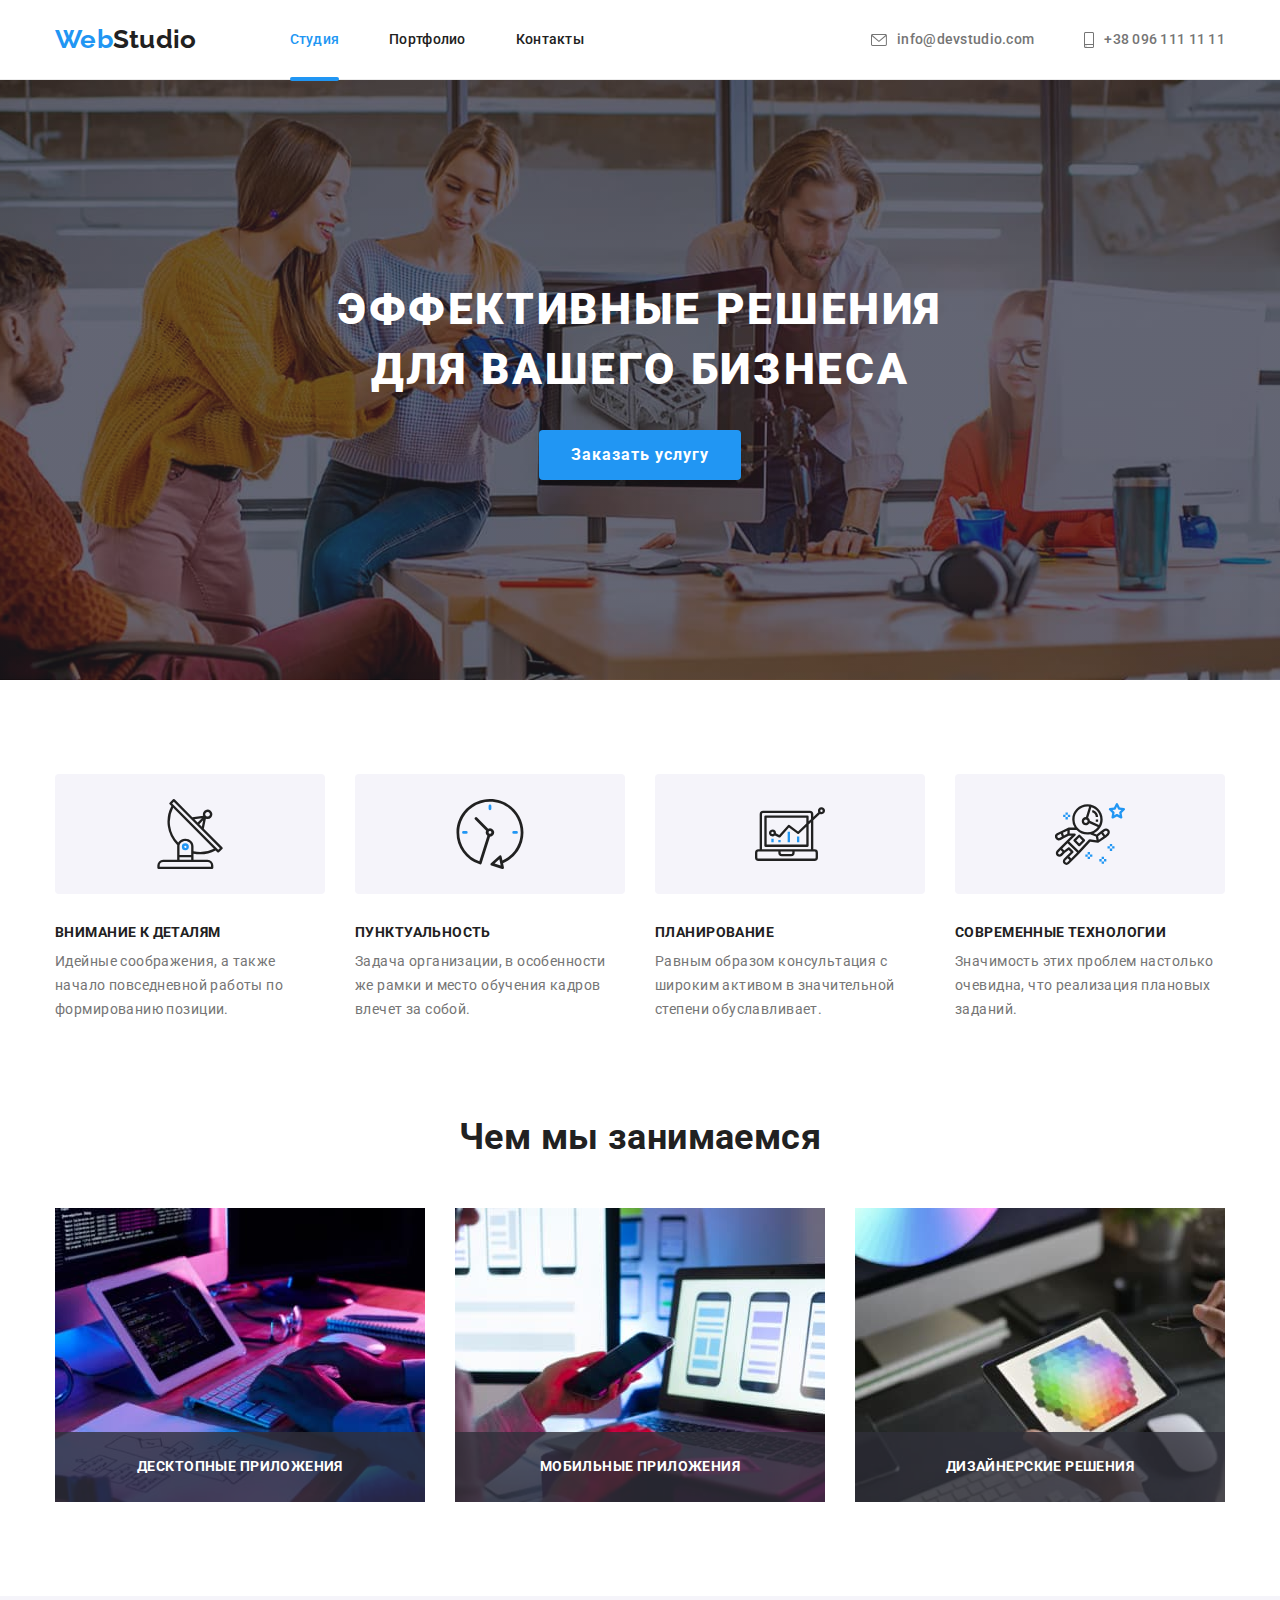
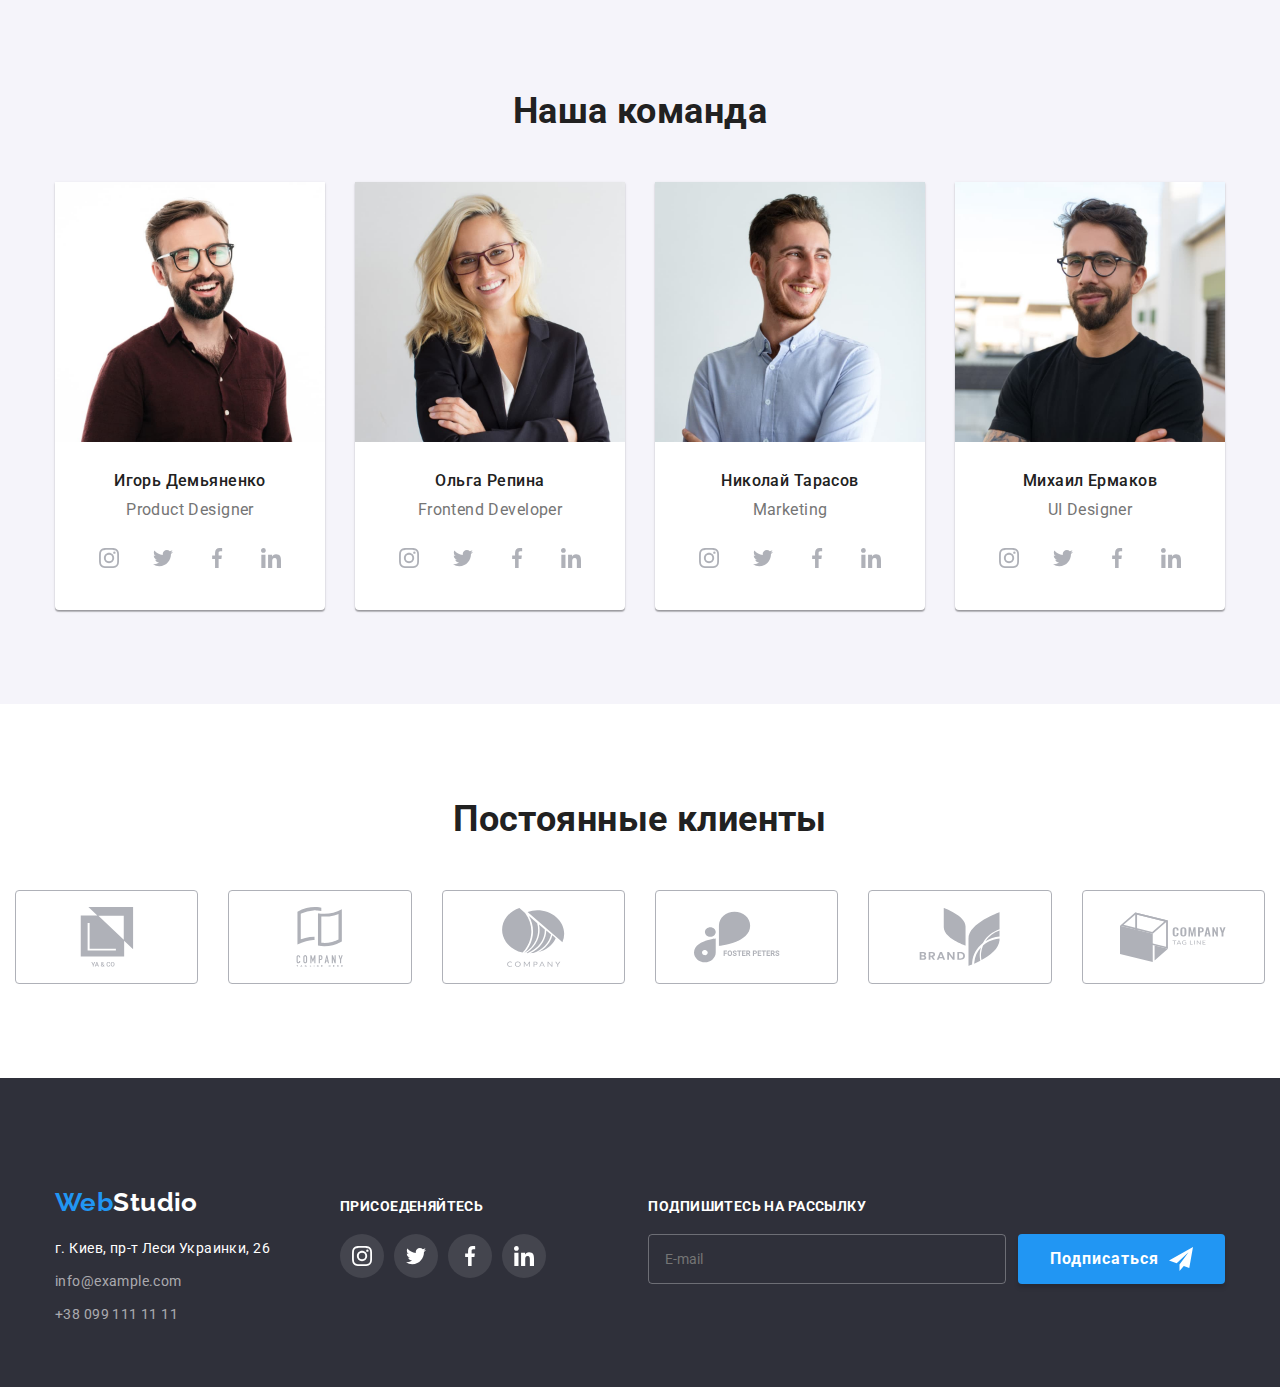
==== index.html @ d2343c0c "Update index.html" ====
<!DOCTYPE html>
<html lang="ru">

<head>
  <meta charset="UTF-8" />
  <meta http-equiv="X-UA-Compatible" content="IE=edge" />
  <meta name="viewport" content="width=device-width, initial-scale=1.0" />
  <title>WebStudio</title>
  <link rel="preconnect" href="https://fonts.googleapis.com" />
  <link rel="preconnect" href="https://fonts.gstatic.com" crossorigin />
  <link href="https://fonts.googleapis.com/css2?family=Raleway:wght@700&family=Roboto:wght@400;500;700;900&display=swap"
    rel="stylesheet" />
  <link rel="stylesheet" href="./css/main.min.css">
</head>

<body>
  <!-- Header -->
  <header class="header">
    <div class="container header__container">
      <a href="./index.html" class="logo header__logo">Web<span class="logo__text--dark">Studio</span></a>
      <nav class="nav">
        <ul class="nav__list list">
          <li class="nav__item">
            <a href="./index.html" class="nav__link link nav__link--selected">Студия</a>
          </li>
          <li class="nav__item">
            <a href="./portfolio.html" class="nav__link link">Портфолио</a>
          </li>
          <li class="nav__item">
            <a href="" class="nav__link link">Контакты</a>
          </li>
        </ul>
      </nav>
<ul class="contact list">
  <li class="contact__item">
    <a href="mailto:info@devstudio.com" class="contact__link link">
      <svg class="contact__icon" width="16" height="12">
        <use href="./images/icons.svg#icon-mail"></use>
      </svg>
      info@devstudio.com
    </a>
  </li>
  <li class="contact__item">
    <a href="tel:+380961111111" class="contact__link link"><svg class="contact__icon" width="10" height="16">
        <use href="./images/icons.svg#icon-smartphone"></use>
      </svg>
      +38 096 111 11 11
    </a>
  </li>
</ul>
                    <button type="button" class="header__menu-btn">
                      <svg class="mob-menu__icon-open" width="40" height="40">
                        <use href="./images/icons.svg#icon-mob-menu"></use>
                      </svg></button>
    </div>


                    <div class="mob-menu visually-hidden">
                      <div class="mob-menu__container"> 
                        <div class="mob-menu__box-top">
                                              <button type="button" class="mob-menu__close"><svg class="mob-menu__icon-close" width="40" height="40">
                            <use href="./images/icons.svg#icon-mob-menu-close"></use>
                          </svg></button>
                            <ul class="mob-menu__list list">
                              <li class="mob-menu__item">
                                <a href="./index.html" class="mob-menu__link link mob-menu__link--selected">Студия</a>
                              </li>
                              <li class="mob-menu__item">
                                <a href="./portfolio.html" class="mob-menu__link link">Портфолио</a>
                              </li>
                              <li class="mob-menu__item">
                                <a href="" class="mob-menu__link link">Контакты</a>
                              </li>
                            </ul>
                          </div>
                          <div class="mob-menu__box-bottom">
                            <ul class="mob-menu__contact list">
                              <li class="mob-menu__contact-item">
                                <a href="tel:+380961111111" class="mob-contact__tel-link link">
                                    +38 096 111 11 11
                                </a>
                              </li>
                              <li class="mob-menu__contact-item">
                                <a href="mailto:info@devstudio.com" class="mob-contact__email-link link">
                                  info@devstudio.com
                                </a>
                              </li>
                            </ul>
                              <ul class="mob-menu__soc-list list">
                                <li class="mob-menu__soc-item"> <a href="" class="mob-menu__soc-link link">Instagram</a></li>
                                <li class="mob-menu__soc-item"> <a href="" class="mob-menu__soc-link mob-soc-link link">Twitter</a></li>
                                <li class="mob-menu__soc-item"> <a href="" class="mob-menu__soc-link mob-soc-link link">Facebook</a></li>
                                <li class="mob-menu__soc-item"> <a href="" class="mob-menu__soc-link mob-soc-link link">LinkedIn</a></li>
                              </ul>
                            </div>
                      </div>
    </div>
  </header>

    <!-- Main -->
    <main>
      <!-- Hero section -->
      <section class="hero">
        <div class="container">
          <h1 class="hero__title">
            Эффективные решения для
            вашего бизнеса
          </h1>
          <button type="button" class="main-button button" data-modal-open>Заказать услугу</button>
        </div>

      </section>
      <!-- Privelegy section  -->

      <section class="privelegy section">
        <div class="container">
          <h2 class="visually-hidden">Привелегии</h2>
          <ul class="privelegy__list list card-set">
            <li class="privelegy__item card-item">
              <div class="privelegy__icon">
                <svg class="antenna" width="70" height="70">
                  <use href="./images/icons.svg#icon-antenna"></use>
                </svg>
              </div>
              <h3 class="privelegy__subtitle">Внимание к деталям</h3>
              <p class="privelegy__text">
                Идейные соображения, а также начало повседневной работы по
                формированию позиции.
              </p>
            </li>
            <li class="privelegy__item card-item">
              <div class="privelegy__icon">
                <svg class="clock" width="70" height="70">
                  <use href="./images/icons.svg#icon-clock"></use>
                </svg>
              </div>
              <h3 class="privelegy__subtitle">Пунктуальность</h3>
              <p class="privelegy__text">
                Задача организации, в особенности же рамки и место обучения
                кадров влечет за собой.
              </p>
            </li>
            <li class="privelegy__item card-item">
              <div class="privelegy__icon">
                <svg class="diagram" width="70" height="70">
                  <use href="./images/icons.svg#icon-diagram"></use>
                </svg>
              </div>
              <h3 class="privelegy__subtitle">Планирование</h3>
              <p class="privelegy__text">
                Равным образом консультация с широким активом в значительной
                степени обуславливает.
              </p>
            </li>
            <li class="privelegy__item card-item">
              <div class="privelegy__icon">
                <svg class="astronaut" width="70" height="70">
                  <use href="./images/icons.svg#icon-astronaut"></use>
                </svg>
              </div>
              <h3 class="privelegy__subtitle">Современные технологии</h3>
              <p class="privelegy__text">
                Значимость этих проблем настолько очевидна, что реализация
                плановых заданий.
              </p>
            </li>
          </ul>
        </div>
      </section>
      <!-- Occupation section-->

      <section class="occupation section">
        <div class="container">
          <h2 class="section-title occupation__title">Чем мы занимаемся</h2>
          <ul class="occupation__list list card-set">
            <li class="occupation__item card-item">
              <img
                src="./images/box1.jpg"
                alt="работа за клавиатурой"
                width="370"
                height="294"
                class="occupation__img"
              />
              <p class="occupation__img-text">Десктопные приложения</p>
            </li>
            <li class="occupation__item card-item">
              <img
                src="./images/box2.jpg"
                alt="смотрит в телефон"
                width="370"
                height="294"
                class="occupation__img"
              /><p class="occupation__img-text">Мобильные приложения</p>
            </li>
            <li class="occupation__item card-item">
              <img
                src="./images/box3.jpg"
                alt="рисует на планшете"
                width="370"
                height="294"
                class="occupation__img"
              /><p class="occupation__img-text">Дизайнерские решения</p>
            </li>
          </ul>
        </div>
      </section>
      <!-- Team section-->

       <section class="team section">
        <div class="container">
          <h2 class="section-title team__title">Наша команда</h2>
          <ul class="team__list list card-set">
            <li class="team-card team__item card-item">
              <picture>
                <source srcset="../images/Team-card-1.jpg"
                media="(min-width:1200px)">
                <source srcset="../images/Team-card-1-tab.jpg 1x,
                ./images/Team-card-1-tab-2x.jpg 2x"
                media="(min-width: 768px)">
                <source srcset="../images/Team-card-1-mob.jpg 1x,
                ./images/Team-card-1-mob-2x.jpg 2x"
                media="(max-width:480px)">
                <img
                src="./images/Team-card-1.jpg"
                alt="Дизайнер продукта"
                width="270"
                height="260"
                class="team__img"
              />
              </picture>

              <div class="team-card__content">
                <h3 class="team-card__subtitle">Игорь Демьяненко</h3>
                <p class="team-card__text">Product Designer</p> 
                <ul class="social list">
                <li class="social__item">
                  <a class="social__link link" href="" target="_blank" rel="noreferrer noopener">
                    <svg class="instagram" width="20" height="20">
                      <use href="./images/icons.svg#icon-instagram"></use></svg
                  ></a>
                </li>
                <li class="social__item">
                  <a class="social__link link" href="" target="_blank" rel="noreferrer noopener">
                    <svg class="twitter" width="20" height="20">
                      <use href="./images/icons.svg#icon-twitter"></use></svg
                  ></a>
                </li>
                <li class="social__item">
                  <a class="social__link link" href="" target="_blank" rel="noreferrer noopener">
                    <svg class="facebook" width="20" height="20">
                      <use href="./images/icons.svg#icon-facebook"></use></svg
                  ></a>
                </li>
                <li class="social__item">
                  <a class="social__link link" href="" target="_blank" rel="noreferrer noopener">
                    <svg class="linkedin" width="20" height="20">
                      <use href="./images/icons.svg#icon-linkedin"></use></svg
                  ></a>
                </li>
              </ul>
              </div>
             
            </li>
            <li class="team-card team__item card-item">
                <picture>
                <source srcset="./images/Team-card-2.jpg"
                media="(min-width:1200px)">
                <source srcset="./images/Team-card-2-tab.jpg 1x,
                ./images/Team-card-2-tab-2x.jpg 2x"
                media="(min-width: 768px)">
                <source srcset="./images/Team-card-2-mob.jpg 1x,
                ./images/Team-card-2-mob-2x.jpg 2x"
                media="(max-width:480px)">
                <img
                src="./images/Team-card-2.jpg"
                alt="Фронтенд разработчик"
                width="270"
                height="260"
                class="team__img"
              />
              </picture>

              <div class="team-card__content">
                <h3 class="team-card__subtitle">Ольга Репина</h3>
                <p class="team-card__text">Frontend Developer</p>
                <ul class="social list">
                <li class="social__item">
                  <a class="social__link link" href="" target="_blank" rel="noreferrer noopener">
                    <svg class="instagram" width="20" height="20">
                      <use href="./images/icons.svg#icon-instagram"></use></svg
                  ></a>
                </li>
                <li class="social__item">
                  <a class="social__link link" href="" target="_blank" rel="noreferrer noopener">
                    <svg class="twitter" width="20" height="20">
                      <use href="./images/icons.svg#icon-twitter"></use></svg
                  ></a>
                </li>
                <li class="social__item">
                  <a class="social__link link" href="" target="_blank" rel="noreferrer noopener">
                    <svg class="facebook" width="20" height="20">
                      <use href="./images/icons.svg#icon-facebook"></use></svg
                  ></a>
                </li>
                <li class="social__item">
                  <a class="social__link link" href="" target="_blank" rel="noreferrer noopener">
                    <svg class="linkedin" width="20" height="20">
                      <use href="./images/icons.svg#icon-linkedin"></use></svg
                  ></a>
                </li>
              </ul>
              </div>
              
            </li>
            <li class="team-card team__item card-item">
                <picture>
                <source srcset="./images/Team-card-3.jpg"
                media="(min-width:1200px)">
                <source srcset="./images/Team-card-3-tab.jpg 1x,
                ./images/Team-card-3-tab-2x.jpg 2x"
                media="(min-width: 768px)">
                <source srcset="./images/Team-card-3-mob.jpg 1x,
                ./images/Team-card-3-mob-2x.jpg 2x"
                media="(max-width:480px)">
              <img
                src="./images/Team-card-3.jpg"
                alt="Маркетолог"
                width="270"
                height="260"
                class="team__img"
              />
              </picture>

              <div class="team-card__content">
                <h3 class="team-card__subtitle">Николай Тарасов</h3>
                <p class="team-card__text">Marketing</p>
                <ul class="social list">
                <li class="social__item">
                  <a class="social__link link" href="" target="_blank" rel="noreferrer noopener">
                    <svg class="instagram" width="20" height="20">
                      <use href="./images/icons.svg#icon-instagram"></use></svg
                  ></a>
                </li>
                <li class="social__item">
                  <a class="social__link link" href="" target="_blank" rel="noreferrer noopener">
                    <svg class="twitter" width="20" height="20">
                      <use href="./images/icons.svg#icon-twitter"></use></svg
                  ></a>
                </li>
                <li class="social__item">
                  <a class="social__link link" href="" target="_blank" rel="noreferrer noopener">
                    <svg class="facebook" width="20" height="20">
                      <use href="./images/icons.svg#icon-facebook"></use></svg
                  ></a>
                </li>
                <li class="social__item">
                  <a class="social__link link" href="" target="_blank" rel="noreferrer noopener">
                    <svg class="linkedin" width="20" height="20">
                      <use href="./images/icons.svg#icon-linkedin"></use></svg
                  ></a>
                </li>
              </ul>
              </div>

            </li>
            <li class="team-card team__item card-item">
                <picture>
                <source srcset="./images/Team-card-4.jpg"
                media="(min-width:1200px)">
                <source srcset="./images/Team-card-4-tab.jpg 1x,
                ./images/Team-card-4-tab-2x.jpg 2x"
                media="(min-width: 768px)">
                <source srcset="./images/Team-card-4-mob.jpg 1x,
                ./images/Team-card-4-mob-2x.jpg 2x"
                media="(max-width:480px)">
                <img
                src="./images/Team-card-4.jpg"
                alt="ЮИ дизайнер"
                width="270"
                height="260"
                class="team__img"
              />
              </picture>
             
              <div class="team-card__content">
                <h3 class="team-card__subtitle">Михаил Ермаков</h3>
                <p class="team-card__text">UI Designer</p>
                <ul class="social list">
                <li class="social__item">
                  <a class="social__link link" href="" target="_blank" rel="noreferrer noopener">
                    <svg class="instagram" width="20" height="20">
                      <use href="./images/icons.svg#icon-instagram"></use></svg
                  ></a>
                </li>
                <li class="social__item">
                  <a class="social__link link" href="" target="_blank" rel="noreferrer noopener">
                    <svg class="twitter" width="20" height="20">
                      <use href="./images/icons.svg#icon-twitter"></use></svg
                  ></a>
                </li>
                <li class="social__item">
                  <a class="social__link link" href="" target="_blank" rel="noreferrer noopener">
                    <svg class="facebook" width="20" height="20">
                      <use href="./images/icons.svg#icon-facebook"></use></svg
                  ></a>
                </li>
                <li class="social__item">
                  <a class="social__link link" href="" target="_blank" rel="noreferrer noopener">
                    <svg class="linkedin" width="20" height="20">
                      <use href="./images/icons.svg#icon-linkedin"></use></svg
                  ></a>
                </li>
              </ul>
              </div>

            </li>
          </ul>
        </div>
      </section>
      <!-- Clients section  -->

      <section class="clients section">
        <div class="container">
          <h2 class="clients__title section-title">Постоянные клиенты</h2>
          <ul class="clients__list list card-set">
            <li class="clients__item card-item">
              <a class="clients__link link" href="" target="_blank" rel="noreferrer noopener">
                <svg class="client-1" width="106" height="60">
                  <use href="./images/icons.svg#icon-client-1"></use></svg
              ></a>
            </li>
            <li class="clients__item card-item">
              <a class="clients__link link" href="" target="_blank" rel="noreferrer noopener">
                <svg class="client-2" width="106" height="60">
                  <use href="./images/icons.svg#icon-client-2"></use></svg
              ></a>
            </li>
            <li class="clients__item card-item">
              <a class="clients__link link" href="" target="_blank" rel="noreferrer noopener">
                <svg class="client-3" width="106" height="60">
                  <use href="./images/icons.svg#icon-client-3"></use></svg
              ></a>
            </li>
            <li class="clients__item card-item">
              <a class="clients__link link" href="" target="_blank" rel="noreferrer noopener">
                <svg class="client-4" width="106" height="60">
                  <use href="./images/icons.svg#icon-client-4"></use></svg
              ></a>
            </li>
            <li class="clients__item card-item">
              <a class="clients__link link" href="" target="_blank" rel="noreferrer noopener">
                <svg class="client-5" width="106" height="60">
                  <use href="./images/icons.svg#icon-client-5"></use></svg
              ></a>
            </li>
            <li class="clients__item card-item">
              <a class="clients__link link" href="" target="_blank" rel="noreferrer noopener">
                <svg class="client-6" width="106" height="60">
                  <use href="./images/icons.svg#icon-client-6"></use></svg
              ></a>
            </li>
          </ul>
        </div>
      </section>
    </main>
    <!-- Footer -->

    <footer class="footer">
      <div class="container footer__container">
        <div class="footer__item">
        <a href="./index.html" class="logo footer__logo"
          >Web<span class="logo__text logo__text--bright">Studio</span></a
        >
        <address class="adress">
          <ul class="adress__list list">
            <li class="adress__item">
              <a
                href="https://goo.gl/maps/aiTGivNMwJ3PyjdGA"
                target="_blank"
                rel="noreferrer noopener"
                class="adress__coordinate adress__coordinate--bright link"
                >г. Киев, пр-т Леси Украинки, 26</a
              >
            </li>
            <li class="adress__item">
              <a href="mailto:info@example.com " class="adress__contact link"
                >info@example.com</a
              >
            </li>
            <li class="adress__item">
              <a href="tel:+380991111111" class="adress__contact link"
                >+38 099 111 11 11</a
              >
            </li>
          </ul>
        </address></div>          
        <div class="footer__item">
            <h2 class="footer__subtitle">присоеденяйтесь</h2>
                <ul class="social list">
                              <li class="social__item">
                                <a class="social__link link" href="" target="_blank" rel="noreferrer noopener">
                                  <svg class="instagram" width="20" height="20">
                                    <use href="./images/icons.svg#icon-instagram"></use>
                                  </svg></a>
                              </li>
                              <li class="social__item">
                                <a class="social__link link" href="" target="_blank" rel="noreferrer noopener">
                                  <svg class="twitter" width="20" height="20">
                                    <use href="./images/icons.svg#icon-twitter"></use>
                                  </svg></a>
                              </li>
                              <li class="social__item">
                                <a class="social__link link" href="" target="_blank" rel="noreferrer noopener">
                                  <svg class="facebook" width="20" height="20">
                                    <use href="./images/icons.svg#icon-facebook"></use>
                                  </svg></a>
                              </li>
                              <li class="social__item">
                                <a class="social__link link" href="" target="_blank" rel="noreferrer noopener">
                                  <svg class="linkedin" width="20" height="20">
                                    <use href="./images/icons.svg#icon-linkedin"></use>
                                  </svg></a>
                              </li>
                </ul>

          </div>
          <div class="footer__item">
            <b class="footer__subtitle">Подпишитесь на рассылку</b>
<form  class="mailing" name="mailing-form">
  <input class="mailing__input" type="email" name="mailing-email" placeholder="E-mail" autocomplete="off">
  <button class="main-button button" type="submit">Подписаться
  <svg class="mailing__icon send" width="24" height="24">
  <use href="./images/icons.svg#icon-send"></use>
  </svg></button>
</form>
</div>
      </div>
    </footer>
    <!-- Modal-window -->

      <div class="backdrop is-hidden" data-modal>
          <div class="modal">
            <button type="button" class="close-btn" data-modal-close>
              <svg class="close close-btn__icon" width="14" height="14">
                <use href="./images/icons.svg#icon-close"></use>
              </svg>
            </button>
            <b class="modal__title">Оставьте свои данные, мы вам перезвоним</b>
            
              <form class="callback">
                <div class="callback-inputs">
                <label class="callback__label">
                  <span class="callback__title"> Имя</span>
                  <span class="callback-field">
                  <input type="text" class="callback-field__input" name="callback-name" placeholder=" "
                      required>
                    <svg class="callback-person callback-field__icon" width="18" height="18">
                      <use href="./images/icons.svg#callback-person"></use>
                    </svg>
                 </span>
                </label>
                <label class="callback__label">
                  <span class="callback__title">Телефон</span>
                  <span class="callback-field">
                  <input type="tel" class="callback-field__input" name="callback-tel" placeholder=" "
                      required>
                    <svg class="callback-phone callback-field__icon" width="18" height="18">
                      <use href="./images/icons.svg#callback-phone"></use>
                    </svg>
                  </span>
                </label>
                <label class="callback__label">
                  <span class="callback__title">Почта</span>
                  <span class="callback-field">
                  <input type="email" class="callback-field__input" name="callback-email" placeholder=" "
                      required>
                    <svg class="callback-email callback-field__icon" width="18" height="18">
                      <use href="./images/icons.svg#callback-email"></use>
                    </svg>
                </span>
                </label>
                <label class="callback__label">
                  <span class="callback__title">Комментарий</span>
                  <textarea name="callback-comment" class="callback-inputs__comment" placeholder="Введите текст"></textarea>
                </label>
            </div>
            <div class="callback-checkbox">
              <label class="callback__label callback-checkbox__label">
                <input type="checkbox" name="callback-checkbox" class="callback-checkbox__input visually-hidden">
                <span class="callback-checkbox__icon-box"><svg class="callback-checkbox__icon" width="12" height="12">
                  <use href="./images/icons.svg#icon-check"></use>
                </svg></span>
                Соглашаюсь с рассылкой и принимаю <a href="" class="callback-checkbox__link">Условия договора</a>
              </label>
            </div>
            <button type="submit" class="main-button button"><span class="callback__button-text">Отправить</span></button>
            </form>
          </div>
      </div>
    <!-- Modal window sctript -->
    
    <script src="./js/modal.js"></script>
    <script src="./js/menu.js"></script>
  </body>
</html>
---- css/main.min.css ----
/*! modern-normalize v1.1.0 | MIT License | https://github.com/sindresorhus/modern-normalize */*,::before,::after{box-sizing:border-box}html{line-height:1.15;-webkit-text-size-adjust:100%;-moz-tab-size:4;tab-size:4}body{margin:0;font-family:system-ui,-apple-system,"Segoe UI",Roboto,Helvetica,Arial,sans-serif,"Apple Color Emoji","Segoe UI Emoji"}hr{height:0;color:inherit}abbr[title]{text-decoration:underline dotted}b,strong{font-weight:bolder}code,kbd,samp,pre{font-family:ui-monospace,SFMono-Regular,Consolas,"Liberation Mono",Menlo,monospace;font-size:1em}small{font-size:80%}sub,sup{font-size:75%;line-height:0;position:relative;vertical-align:baseline}sub{bottom:-0.25em}sup{top:-0.5em}table{text-indent:0;border-color:inherit}button,input,optgroup,select,textarea{font-family:inherit;font-size:100%;line-height:1.15;margin:0}button,select{text-transform:none}button,[type=button],[type=reset],[type=submit]{-webkit-appearance:button}::-moz-focus-inner{border-style:none;padding:0}:-moz-focusring{outline:1px dotted ButtonText}:-moz-ui-invalid{box-shadow:none}legend{padding:0}progress{vertical-align:baseline}::-webkit-inner-spin-button,::-webkit-outer-spin-button{height:auto}[type=search]{-webkit-appearance:textfield;outline-offset:-2px}::-webkit-search-decoration{-webkit-appearance:none}::-webkit-file-upload-button{-webkit-appearance:button;font:inherit}summary{display:list-item}:root{--main-text-color: #757575;--logo-accent-color: #2196f3;--accent-color: #2196f3;--dark-bcg-color: #2f303a;--white-bcg-color: #ffffff;--white-text-color: #ffffff;--grey-bcg-color: #e5e5e5;--hero-btn-active-color: #188ce8;--filtr-btn-bcg-color: #f5f4fa;--team-bcg-color: #f5f4fa;--lite-grey-color: #f5f4fa;--dark-text-color: #212121;--footer-contact-color: rgba(255, 255, 255, 0.6);--card-gap: 30px;--card-item: 3;--card-shadow: 0px 1px 3px rgba(0, 0, 0, 0.12), 0px 1px 1px rgba(0, 0, 0, 0.14), 0px 2px 1px rgba(0, 0, 0, 0.2);--icon-main-color: #AFB1B8}p,h1,h2,h3,h4,h5,h6{margin:0}ul,ol{margin:0;padding-left:0}img{display:block;max-width:100%;height:auto}.visually-hidden{position:absolute;white-space:nowrap;width:1px;height:1px;overflow:hidden;border:0;padding:0;clip:rect(0 0 0 0);clip-path:inset(50%);margin:-1px}.container{width:1200px;padding-left:15px;padding-right:15px;margin-left:auto;margin-right:auto}body{font-family:"Roboto",sans-serif;color:var(--main-text-color);letter-spacing:.03em;font-size:14px;line-height:1.71}.link{text-decoration:none;color:inherit}.list{list-style:none}.card-item{margin-left:var(--card-gap);margin-top:var(--card-gap);flex-basis:calc(100%/var(--card-item) - var(--card-gap))}.card-set{display:flex;flex-wrap:wrap;margin-left:calc(-1*var(--card-gap));margin-top:calc(-1*var(--card-gap))}.logo__text--dark{color:var(--dark-text-color)}.logo{color:var(--logo-accent-color);font-family:"Raleway",sans-serif;font-size:26px;font-weight:700;line-height:1.17;letter-spacing:none;text-decoration:none}.header{position:relative;border-bottom:1px solid #ececec;font-size:none;font-weight:500;line-height:1.17;letter-spacing:.02em;display:flex;height:60px}@media screen and (min-width: 768px){.header{height:80px}}.header__container{display:flex;align-items:center;width:100%;margin-left:auto;margin-right:auto}@media screen and (min-width: 480px){.header__container{width:480px}}@media screen and (min-width: 768px){.header__container{width:768px}}@media screen and (min-width: 1200px){.header__container{width:1200px}}.header__logo{padding-top:24px;padding-bottom:25px;margin-right:93px}.header__menu-btn{margin-left:auto;padding:0;transition-property:fill;transition-delay:250ms;transition-timing-function:cubic-bezier(0.4, 0, 0.2, 1);cursor:pointer;border:none;border-style:none;background-color:rgba(0,0,0,0)}.header__menu-btn:focus,.header__menu-btn:hover{fill:var(--accent-color)}@media screen and (min-width: 768px){.header__menu-btn{display:none}}.contact{display:none;margin-left:auto}@media screen and (min-width: 768px){.contact{display:flex;flex-direction:column}}@media screen and (min-width: 1200px){.contact{flex-direction:row}}.contact__link{display:flex;align-items:center;padding-top:32px;padding-bottom:32px;transition-property:color;transition-duration:250ms;transition-timing-function:cubic-bezier(0.4, 0, 0.2, 1)}@media screen and (min-width: 768px){.contact__link{padding:0}}.contact__item:not(:last-child){margin-right:50px}@media screen and (min-width: 768px)and (max-width: 1200px){.contact__item:not(:last-child){margin-right:0;margin-bottom:10px}}.contact__icon{fill:currentColor;margin-right:10px}.contact__link:hover,.contact__link:focus{color:var(--accent-color)}.nav{display:none}@media screen and (min-width: 768px){.nav{display:flex}}.nav__list{display:flex;margin-left:auto;color:#212121}.nav__item{position:relative}.nav__item:not(:last-child){margin-right:50px}.nav__link{display:flex;align-items:center;padding-top:32px;padding-bottom:32px;transition-property:color;transition-duration:250ms;transition-timing-function:cubic-bezier(0.4, 0, 0.2, 1)}.nav__link--selected{color:#2196f3}.nav__link--selected::after{position:absolute;transform:translateY(calc(-100% + 1px));top:100%;content:"";background-color:var(--accent-color);border-radius:2px;width:100%;min-height:4px}.nav__link:hover,.nav__link:focus{color:var(--accent-color)}.mob-menu{position:fixed;top:0;left:0;width:100vw;height:100vh;z-index:1;background-color:var(--white-bcg-color)}@media screen and (min-width: 768px){.mob-menu{display:none}}.mob-menu__close{display:block;margin-left:auto;margin-right:15px;padding:0;cursor:pointer;border:none;border-style:none;background-color:rgba(0,0,0,0);transition-property:fill;transition-delay:250ms;transition-timing-function:cubic-bezier(0.4, 0, 0.2, 1)}.mob-menu__close:hover,.mob-menu__close:focus{fill:var(--accent-color)}.mob-menu__container{display:flex;flex-direction:column;justify-content:space-between;height:100vh;max-width:480px;margin-left:auto;margin-right:auto;padding-top:10px;padding-bottom:48px;padding-left:40px}.mob-menu__item:not(:last-child){margin-bottom:32px}.mob-menu__link{color:var(--dark-text-color);font-size:40px}.mob-menu__link--selected{color:var(--accent-color)}.mob-menu__soc-list{display:flex;flex-wrap:wrap}.mob-menu__soc-list>li:not(:last-child){margin-right:20px}.mob-menu__contact-item:not(:last-child){margin-bottom:32px}.mob-menu__contact{margin-bottom:64px}.mob-contact__tel-link{font-weight:500;font-size:34px;line-height:1.1764705882;letter-spacing:.02em;color:var(--accent-color)}.mob-contact__email-link{font-weight:500;font-size:24px;line-height:1.1666666667;letter-spacing:.02em}.mob-menu__soc-item{position:relative}.mob-menu__soc-link{font-weight:500;font-size:18px;line-height:1.2222222222;letter-spacing:.02em;color:var(--accent-color)}.mob-soc-link::before{content:"";position:absolute;top:0;left:-10px;height:22px;width:1px;background-color:rgba(33,33,33,.2)}.hero{background-color:var(--dark-bcg-color);padding-top:118px;padding-bottom:118px;background-image:linear-gradient(rgba(47, 48, 58, 0.4), rgba(47, 48, 58, 0.4)),url(../images/hero-bcg-mob.jpg);background-repeat:no-repeat;background-position:center;min-height:400px;background-size:cover;margin-left:auto;margin-right:auto}@media(min-device-pixel-ratio: 2),(min-resolution: 192dpi),(min-resolution: 2dppx){.hero{background-image:linear-gradient(rgba(47, 48, 58, 0.4), rgba(47, 48, 58, 0.4)),url(../images/hero-bcg-mob-2x.jpg)}}@media screen and (min-width: 768px){.hero{background-image:linear-gradient(rgba(47, 48, 58, 0.4), rgba(47, 48, 58, 0.4)),url(../images/hero-bcg-tab.jpg)}}@media screen and (min-width: 768px)and (min-device-pixel-ratio: 2),screen and (min-width: 768px)and (min-resolution: 192dpi),screen and (min-width: 768px)and (min-resolution: 2dppx){.hero{background-image:linear-gradient(rgba(47, 48, 58, 0.4), rgba(47, 48, 58, 0.4)),url(../images/hero-bcg-tab-2x.jpg)}}@media screen and (min-width: 1200px){.hero{background-image:linear-gradient(rgba(47, 48, 58, 0.4), rgba(47, 48, 58, 0.4)),url(../images/hero-bcg.jpg);padding-top:200px;padding-bottom:200px}}@media screen and (min-width: 1200px)and (min-device-pixel-ratio: 2),screen and (min-width: 1200px)and (min-resolution: 192dpi),screen and (min-width: 1200px)and (min-resolution: 2dppx){.hero{background-image:linear-gradient(rgba(47, 48, 58, 0.4), rgba(47, 48, 58, 0.4)),url(../images/hero-bcg-2x.jpg)}}.hero .container{width:100%;padding:0}.hero__title{color:var(--white-text-color);font-size:26px;font-weight:900;line-height:1.61;letter-spacing:.06em;max-width:360px;margin-left:auto;margin-right:auto;text-align:center;text-transform:uppercase;margin-bottom:30px}@media screen and (min-width: 1200px){.hero__title{font-size:44px;font-weight:900;line-height:1.36;letter-spacing:.06em;max-width:696px}}.button{font-family:inherit;cursor:pointer;border-radius:4px;font-style:inherit}.main-button{display:flex;margin-left:auto;margin-right:auto;padding:10px 32px;justify-content:center;align-items:center;min-width:200px;color:var(--white-text-color);background-color:var(--accent-color);border:0;text-align:center;font-size:16px;font-weight:700;line-height:1.87;letter-spacing:.06em;box-shadow:0px 4px 4px rgba(0,0,0,.15);transition-property:background-color;transition-delay:250ms;transition-timing-function:cubic-bezier(0.4, 0, 0.2, 1)}.main-button:hover,.main-button:focus{background-color:var(--hero-btn-active-color)}.backdrop.is-hidden{opacity:0;pointer-events:none}.close-btn{position:fixed;top:8px;right:8px;display:flex;justify-content:center;align-items:center;background-color:var(--white-bcg-color);border:1px solid rgba(0,0,0,.1);border-radius:50%;padding:0;height:30px;width:30px;cursor:pointer;transition-property:fill;transition-duration:250ms;transition-timing-function:cubic-bezier(0.4, 0, 0.2, 1)}.close-btn:hover,.close-btn:focus{fill:var(--accent-color)}.backdrop{position:fixed;top:0;left:0;opacity:1;transition:opacity 250ms cubic-bezier(0.4, 0, 0.2, 1);width:100%;height:100%;background-color:rgba(0,0,0,.2)}.modal{position:absolute;top:50%;left:50%;width:450px;height:609px;box-shadow:0px 1px 3px rgba(0,0,0,.12),0px 1px 1px rgba(0,0,0,.14),0px 2px 1px rgba(0,0,0,.2);border-radius:4px;background-color:var(--white-bcg-color);padding:40px;transform:translate(-50%, -50%) scale3d(1, 1, 1);transition:transform 250ms cubic-bezier(0.4, 0, 0.2, 1)}@media screen and (min-width: 768px){.modal{width:528px;height:581px}}@media screen and (max-width: 480px){.modal{width:calc(100% - 30px)}}.backdrop.is-hidden .modal{transform:translate(-50%, -50%) scale3d(0, 0, 0)}.modal__title{display:flex;margin-bottom:12px;text-align:center;font-size:20px;font-weight:none;line-height:1.15;letter-spacing:none;color:var(--dark-text-color)}.callback-field__input{border:1px solid rgba(33,33,33,.2);border-radius:4px;width:100%;height:40px;padding-left:42px;transition-property:border-color;transition-delay:250ms;transition-timing-function:cubic-bezier(0.4, 0, 0.2, 1)}.callback-field__input:hover,.callback-field__input:focus,.callback-field__input:not(:placeholder-shown){border:1px solid #2196f3;border-radius:4px}.callback-field__input:focus-within{outline:none}.callback__title{display:flex;font-size:12px;font-weight:none;line-height:1.16;letter-spacing:.01em;margin-bottom:4px}.callback-inputs__comment{display:block;width:100%;height:120px;resize:none;border:1px solid rgba(33,33,33,.2);border-radius:4px;padding:12px 16px;transition-property:border-color;transition-delay:250ms;transition-timing-function:cubic-bezier(0.4, 0, 0.2, 1)}.callback-inputs__comment:hover,.callback-inputs__comment:focus,.callback-inputs__comment:not(:placeholder-shown){border:1px solid #2196f3;border-radius:4px}.callback-inputs__comment:focus-within{outline:none}.callback-inputs{margin-bottom:20px}.callback-checkbox{margin-bottom:30px}.callback__label{display:block}.callback__label:not(:last-child){margin-bottom:10px}.callback__label textarea::placeholder{color:rgba(117,117,117,.5)}.callback-field__icon{position:absolute;top:50%;left:12px;transform:translateY(-50%);transition-property:fill;transition-delay:250ms;transition-timing-function:cubic-bezier(0.4, 0, 0.2, 1)}.callback-field__input:hover~.callback-field__icon,.callback-field__input:focus~.callback-field__icon{fill:var(--accent-color)}.callback-field{position:relative}.callback-checkbox__label{display:flex;align-items:center;justify-content:center;cursor:pointer}@media screen and (max-width: 1200px){.callback-checkbox__label{font-size:12px;font-weight:400;line-height:1.16}}.callback-checkbox__icon-box{display:flex;justify-content:center;align-items:center;width:16px;height:15px;border:2px solid var(--dark-text-color);margin-right:8.38px;border-radius:3px;fill:rgba(0,0,0,0)}.callback-checkbox__link{color:var(--accent-color);margin-left:4px;text-underline-position:under}.callback-checkbox__input{transition-property:border-color;transition-delay:250ms;transition-timing-function:cubic-bezier(0.4, 0, 0.2, 1)}.callback-checkbox__input:checked+span{background-color:var(--accent-color);fill:var(--white-bcg-color);border:none}.callback-checkbox__input:focus+span,.callback-checkbox__input:hover+span{border-color:var(--accent-color)}.privelegy__list{--card-item: 1}@media screen and (min-width: 768px){.privelegy__list{max-width:768px;--card-item:2}}@media screen and (min-width: 1200px){.privelegy__list{max-width:1200px;--card-item: 4}}.privelegy__subtitle{margin-bottom:10px;font-size:14px;font-weight:none;line-height:1.17;letter-spacing:none;color:var(--dark-text-color);text-transform:uppercase}.privelegy__icon{display:flex;height:120px;background-color:var(--lite-grey-color);margin-bottom:30px;justify-content:center;align-items:center;border-radius:4px}@media screen and (min-width: 1200px){.privelegy.section{padding-top:94px;padding-bottom:94px}}.privelegy>.container{width:100%}@media screen and (min-width: 480px){.privelegy>.container{width:480px}}@media screen and (min-width: 768px){.privelegy>.container{width:768px}}@media screen and (min-width: 1200px){.privelegy>.container{width:1200px}}.section{padding-top:60px;padding-bottom:60px}@media screen and (min-width: 1200px){.section{padding-top:94px;padding-bottom:94px}}.section-title{font-size:36px;font-weight:none;line-height:1.17;letter-spacing:none;color:var(--dark-text-color);text-align:center;margin-bottom:50px}.occupation{display:none;padding-top:0}@media screen and (min-width: 1200px){.occupation{display:block}}.occupation__item{position:relative}.occupation__img-text{position:absolute;top:100%;transform:translateY(-100%);display:flex;justify-content:center;align-items:center;font-size:none;font-weight:700;line-height:1.14;letter-spacing:none;text-transform:uppercase;color:var(--white-text-color);background-color:rgba(47,48,58,.8);width:100%;height:70px}.team{background-color:var(--team-bcg-color)}@media screen and (min-width: 1200px){.team{padding-bottom:94px}}.team-card__subtitle{margin-bottom:10px;font-weight:500;color:var(--dark-text-color)}.team-card__text,.team-card__subtitle{font-size:16px;font-weight:none;line-height:1.18;letter-spacing:none;text-align:center}.team-card__text{margin-bottom:16px}.team__list{--card-item: 1}@media screen and (min-width: 768px){.team__list{--card-item: 2}}@media screen and (min-width: 1200px){.team__list{--card-item:4}}.team>.container{width:100%}@media screen and (min-width: 480px){.team>.container{width:480px}}@media screen and (min-width: 768px){.team>.container{width:768px}}@media screen and (min-width: 1200px){.team>.container{width:1200px}}.team__img{width:100%}.team-card{background-color:var(--white-bcg-color);box-shadow:var(--card-shadow);border-radius:0px 0px 4px 4px}.team-card__content{padding:30px}.social{display:flex;justify-content:center}.social__item{width:44px;height:44px}.social__item:not(:last-child){margin-right:10px}.social__link{display:flex;justify-content:center;align-items:center;width:100%;height:100%;border-radius:50%;fill:var(--icon-main-color);background-color:rgba(255,255,255,.1);transition-property:background-color,fill;transition-duration:250ms;transition-timing-function:cubic-bezier(0.4, 0, 0.2, 1)}.social__link:focus,.social__link:hover{background-color:var(--accent-color);fill:var(--white-bcg-color)}.clients>.container{width:100%}.clients__list{--card-item: 2}@media screen and (min-width: 768px){.clients__list{--card-item: 3}}@media screen and (min-width: 1200px){.clients__list{--card-item: 6}}.clients__title{margin-bottom:30px}@media screen and (min-width: 1200px){.clients__title{margin-bottom:50px}}.clients__link{padding-top:16px;padding-bottom:16px;display:flex;width:100%;height:100%;fill:var(--icon-main-color);justify-content:center;align-items:center;border:1px solid;border-color:var(--icon-main-color);border-radius:4px;transition-property:border-color,fill;transition-duration:250ms;transition-timing-function:cubic-bezier(0.4, 0, 0.2, 1)}.clients__link:focus,.clients__link:hover{fill:var(--accent-color);border-color:var(--accent-color)}.footer{width:100%;padding-top:60px;padding-bottom:60px;background-color:var(--dark-bcg-color)}.logo__text--bright{color:var(--white-bcg-color)}.footer__logo{display:block;margin-bottom:20px}@media screen and (max-width: 767px){.footer__item:not(:last-child){margin-bottom:60px}}@media screen and (mai-width: 767px){.footer__item:not(:last-child){margin-bottom:60px}}@media screen and (min-width: 1200px){.footer__item:not(:last-child){margin-right:70px}}@media screen and (min-width: 768px){.footer__item:last-child{margin-top:60px}}@media screen and (min-width: 1200px){.footer__item:last-child{margin-left:auto}}.footer__item{display:flex;flex-direction:column;align-items:center}@media screen and (min-width: 768px){.footer__item{justify-content:flex-start}}@media screen and (min-width: 1200px){.footer__item{align-items:normal}}.footer__subtitle{display:block;margin-bottom:20px;text-transform:uppercase;font-size:14px;font-weight:none;line-height:1.17;letter-spacing:none;font-size:14px;line-height:1.17;color:var(--white-text-color)}.footer__container{width:100%}@media screen and (min-width: 480px){.footer__container{width:480px}}@media screen and (min-width: 768px){.footer__container{display:flex;flex-wrap:wrap;justify-content:space-evenly;width:768px}}@media screen and (min-width: 1200px){.footer__container{display:flex;flex-direction:row;align-items:baseline;width:1200px}}.footer .social__link{fill:var(--white-text-color)}.adress{font-style:normal}.adress__list{display:flex;flex-direction:column;align-items:center}@media screen and (min-width: 1200px){.adress__list{align-items:normal}}.adress__contact{color:var(--footer-contact-color);transition-property:color;transition-duration:250ms;transition-timing-function:cubic-bezier(0.4, 0, 0.2, 1)}.adress__contact:focus,.adress__contact:hover{color:var(--accent-color)}.adress__item:not(:last-child){margin-bottom:9px}.adress__coordinate--bright{color:var(--white-text-color);transition-property:color;transition-duration:250ms;transition-timing-function:cubic-bezier(0.4, 0, 0.2, 1)}.adress__coordinate:hover,.adress__coordinate:focus{color:var(--accent-color)}@media screen and (min-width: 1200px){.mailing{display:flex}}.mailing__icon{margin-left:10px}.mailing__input{margin-bottom:20px;height:50px;width:358px;background-color:rgba(0,0,0,0);border:1px solid rgba(255,255,255,.3);border-radius:4px;padding-left:16px;color:var(--white-text-color);outline:none}@media screen and (min-width: 1200px){.mailing__input{margin-right:12px;margin-bottom:0}}.filtr-button{padding:6px 22px;background-color:var(--filtr-btn-bcg-color);border:none;color:var(--dark-text-color);font-size:16px;font-weight:500;line-height:1.62;letter-spacing:none;text-align:center;transition-property:color,background-color,box-shadow;transition-duration:250ms;transition-timing-function:cubic-bezier(0.4, 0, 0.2, 1)}.filtr-button:focus,.filtr-button:hover{background-color:var(--accent-color);color:var(--white-text-color);box-shadow:0px 3px 1px rgba(0,0,0,.1),0px 1px 2px rgba(0,0,0,.08),0px 2px 2px rgba(0,0,0,.12)}.filtr{display:flex;margin-bottom:50px}@media screen and (max-width: 768px){.filtr{flex-wrap:wrap}}@media screen and (min-width: 768px){.filtr{justify-content:center}}@media screen and (min-width: 1200px){.filtr{justify-content:center}}.filtr__item:not(:last-child){margin-right:8px}.filtr-list{width:100%}.filtr__item{margin-bottom:15px}.products .container{width:100%;padding-left:15px;padding-right:15px}@media screen and (min-width: 480px){.products .container{width:480px}}@media screen and (min-width: 768px){.products .container{width:768px}}@media screen and (min-width: 1200px){.products .container{width:1200px}}.projects-card{background-color:var(--white-bcg-color)}.projects-card__overlay-text{display:flex;font-size:18px;font-weight:none;line-height:1.55;letter-spacing:none;color:var(--white-text-color);padding:63px 24px}.projects-card__thumb{position:relative;overflow:hidden}.projects-card__overlay{position:absolute;width:100%;height:100%;background-color:rgba(33,150,243,.9);transition:transform 250ms cubic-bezier(0.4, 0, 0.2, 1)}.projects-card__link:hover .projects-card__overlay,.projects-card__link:focus .projects-card__overlay{transform:translateY(-100%)}.projects-card__link{display:flex;flex-direction:column;transition-property:color,background-color,box-shadow,fill;transition-duration:250ms;transition-timing-function:cubic-bezier(0.4, 0, 0.2, 1)}.projects-card__link:focus,.projects-card__link:hover{box-shadow:0px 1px 1px rgba(0,0,0,.12),0px 4px 4px rgba(0,0,0,.06),1px 4px 6px rgba(0,0,0,.16)}.projects-card__subtitle{font-size:18px;font-weight:none;line-height:2;letter-spacing:.06em;color:var(--dark-text-color);margin-bottom:4px}.projects-card__text{font-size:16px;font-weight:none;line-height:1.88;letter-spacing:none}.projects-card__content{border:1px solid #eee;padding:20px 24px}.projects{--card-item:1}@media screen and (min-width: 768px){.projects{--card-item:2}}@media screen and (min-width: 1200px){.projects{--card-item:3}}/*# sourceMappingURL=main.min.css.map */
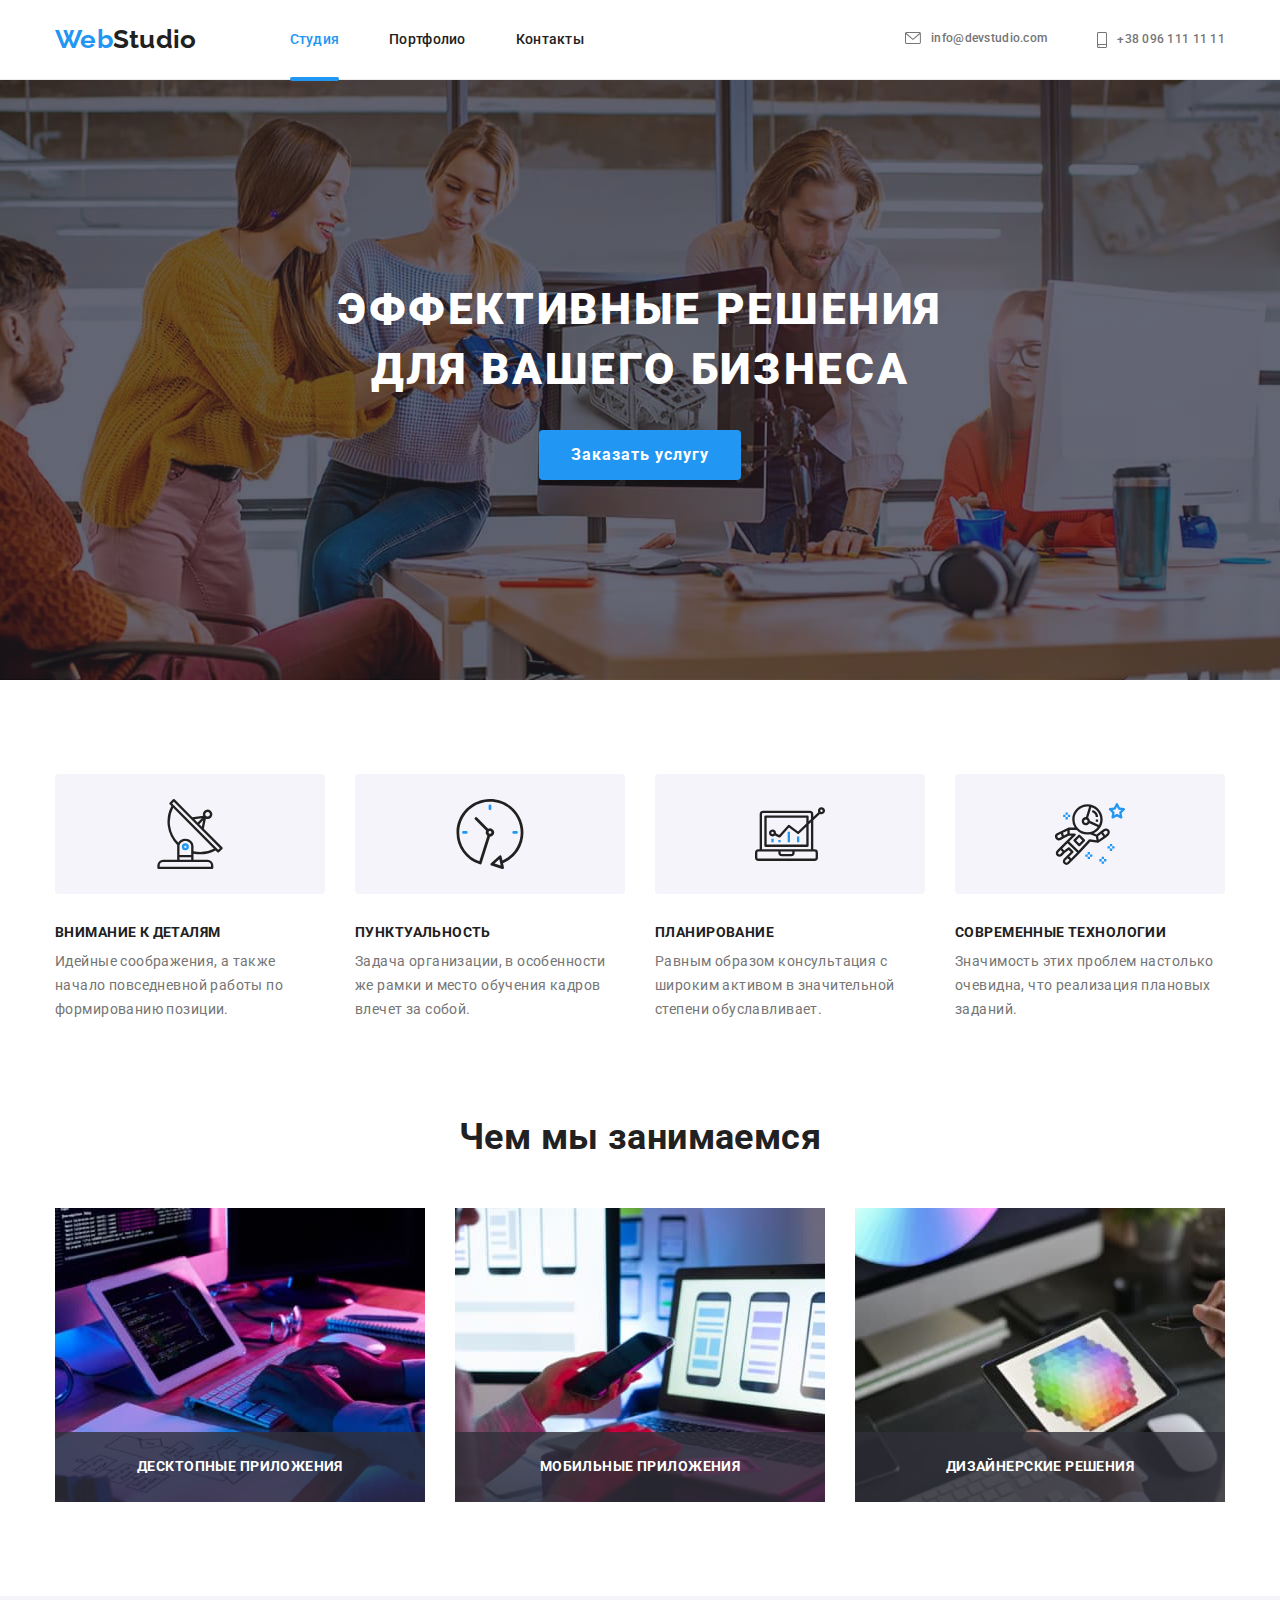
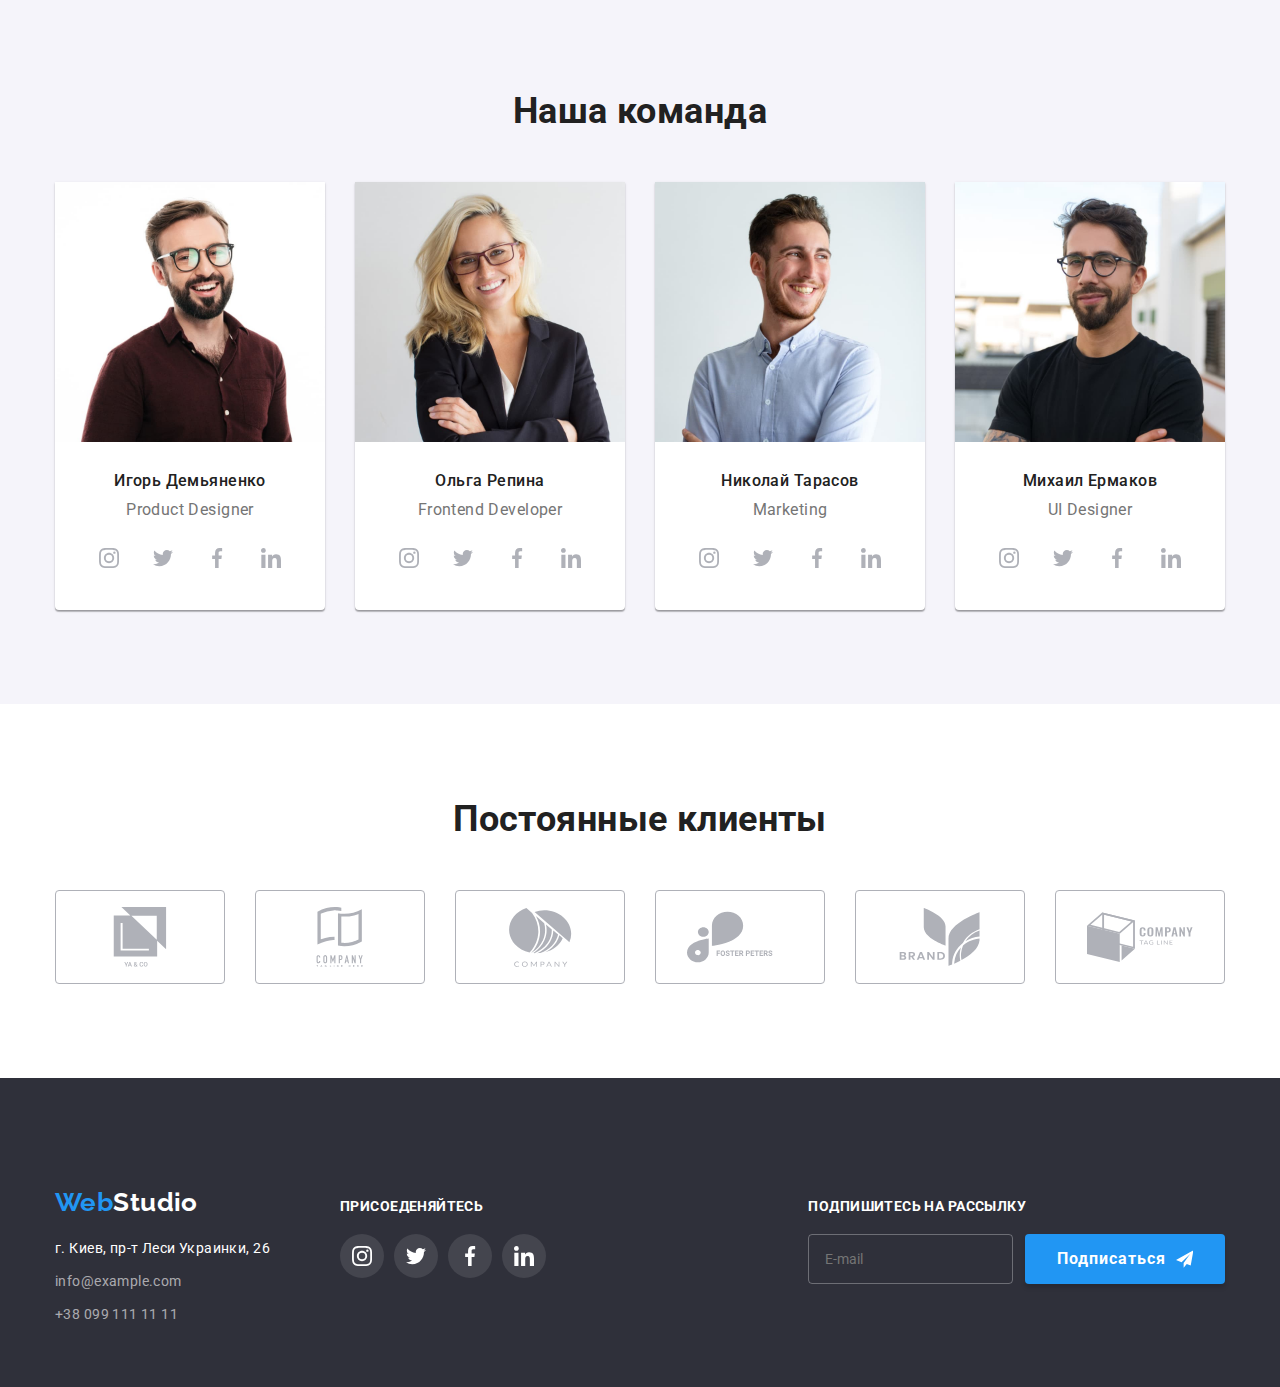
==== commit 65e50f6b: "container fix" ====
--- a/index.html
+++ b/index.html
@@ -56,8 +56,6 @@
 
 
                     <div class="mob-menu visually-hidden">
-                      <div class="mob-menu__container"> 
-                        <div class="mob-menu__box-top">
                                               <button type="button" class="mob-menu__close"><svg class="mob-menu__icon-close" width="40" height="40">
                             <use href="./images/icons.svg#icon-mob-menu-close"></use>
                           </svg></button>
@@ -72,7 +70,6 @@
                                 <a href="" class="mob-menu__link link">Контакты</a>
                               </li>
                             </ul>
-                          </div>
                           <div class="mob-menu__box-bottom">
                             <ul class="mob-menu__contact list">
                               <li class="mob-menu__contact-item">
@@ -87,14 +84,13 @@
                               </li>
                             </ul>
                               <ul class="mob-menu__soc-list list">
-                                <li class="mob-menu__soc-item"> <a href="" class="mob-menu__soc-link link">Instagram</a></li>
-                                <li class="mob-menu__soc-item"> <a href="" class="mob-menu__soc-link mob-soc-link link">Twitter</a></li>
-                                <li class="mob-menu__soc-item"> <a href="" class="mob-menu__soc-link mob-soc-link link">Facebook</a></li>
-                                <li class="mob-menu__soc-item"> <a href="" class="mob-menu__soc-link mob-soc-link link">LinkedIn</a></li>
+                                <li class="mob-menu__soc-item"> <a href="" class="mob-menu__soc-link link" target="_blank" rel="noreferrer noopener">Instagram</a></li>
+                                <li class="mob-menu__soc-item"> <a href="" class="mob-menu__soc-link mob-soc-link link" target="_blank" rel="noreferrer noopener">Twitter</a></li>
+                                <li class="mob-menu__soc-item"> <a href="" class="mob-menu__soc-link mob-soc-link link" target="_blank" rel="noreferrer noopener">Facebook</a></li>
+                                <li class="mob-menu__soc-item"> <a href="" class="mob-menu__soc-link mob-soc-link link" target="_blank" rel="noreferrer noopener">LinkedIn</a></li>
                               </ul>
                             </div>
                       </div>
-    </div>
   </header>
 
     <!-- Main -->
@@ -212,19 +208,19 @@
           <ul class="team__list list card-set">
             <li class="team-card team__item card-item">
               <picture>
-                <source srcset="../images/Team-card-1.jpg"
-                media="(min-width:1200px)">
-                <source srcset="../images/Team-card-1-tab.jpg 1x,
+                <source srcset="./images/Team-card-1.jpg"
+                media="(min-width:1200px)" type="image/jpeg">
+                <source srcset="./images/Team-card-1-tab.jpg 1x,
                 ./images/Team-card-1-tab-2x.jpg 2x"
-                media="(min-width: 768px)">
-                <source srcset="../images/Team-card-1-mob.jpg 1x,
+                media="(min-width: 768px)" type="image/jpeg">
+                <source srcset="./images/Team-card-1-mob.jpg 1x,
                 ./images/Team-card-1-mob-2x.jpg 2x"
-                media="(max-width:480px)">
+                media="(max-width:767px)" type="image/jpeg">
                 <img
-                src="./images/Team-card-1.jpg"
+                src="./images/Team-card-1-mob.jpg"
                 alt="Дизайнер продукта"
-                width="270"
-                height="260"
+                width="450"
+                height="460"
                 class="team__img"
               />
               </picture>
@@ -263,7 +259,8 @@
             </li>
             <li class="team-card team__item card-item">
                 <picture>
-                <source srcset="./images/Team-card-2.jpg"
+                <source srcset="./images/Team-card-2.jpg 1x,
+                ./images/Team-card-2.jpg 2x"
                 media="(min-width:1200px)">
                 <source srcset="./images/Team-card-2-tab.jpg 1x,
                 ./images/Team-card-2-tab-2x.jpg 2x"
@@ -314,7 +311,8 @@
             </li>
             <li class="team-card team__item card-item">
                 <picture>
-                <source srcset="./images/Team-card-3.jpg"
+                <source srcset="./images/Team-card-3.jpg 1x,
+                ./images/Team-card-3.jpg 2x"
                 media="(min-width:1200px)">
                 <source srcset="./images/Team-card-3-tab.jpg 1x,
                 ./images/Team-card-3-tab-2x.jpg 2x"
@@ -365,7 +363,8 @@
             </li>
             <li class="team-card team__item card-item">
                 <picture>
-                <source srcset="./images/Team-card-4.jpg"
+                <source srcset="./images/Team-card-4.jpg 1x,
+                ./images/Team-card-4.jpg 2x"
                 media="(min-width:1200px)">
                 <source srcset="./images/Team-card-4-tab.jpg 1x,
                 ./images/Team-card-4-tab-2x.jpg 2x"
@@ -590,8 +589,9 @@
                 <span class="callback-checkbox__icon-box"><svg class="callback-checkbox__icon" width="12" height="12">
                   <use href="./images/icons.svg#icon-check"></use>
                 </svg></span>
+                <span>
                 Соглашаюсь с рассылкой и принимаю <a href="" class="callback-checkbox__link">Условия договора</a>
-              </label>
+              </span></label>
             </div>
             <button type="submit" class="main-button button"><span class="callback__button-text">Отправить</span></button>
             </form>
--- a/css/main.min.css
+++ b/css/main.min.css
@@ -1 +1 @@
-/*! modern-normalize v1.1.0 | MIT License | https://github.com/sindresorhus/modern-normalize */*,::before,::after{box-sizing:border-box}html{line-height:1.15;-webkit-text-size-adjust:100%;-moz-tab-size:4;tab-size:4}body{margin:0;font-family:system-ui,-apple-system,"Segoe UI",Roboto,Helvetica,Arial,sans-serif,"Apple Color Emoji","Segoe UI Emoji"}hr{height:0;color:inherit}abbr[title]{text-decoration:underline dotted}b,strong{font-weight:bolder}code,kbd,samp,pre{font-family:ui-monospace,SFMono-Regular,Consolas,"Liberation Mono",Menlo,monospace;font-size:1em}small{font-size:80%}sub,sup{font-size:75%;line-height:0;position:relative;vertical-align:baseline}sub{bottom:-0.25em}sup{top:-0.5em}table{text-indent:0;border-color:inherit}button,input,optgroup,select,textarea{font-family:inherit;font-size:100%;line-height:1.15;margin:0}button,select{text-transform:none}button,[type=button],[type=reset],[type=submit]{-webkit-appearance:button}::-moz-focus-inner{border-style:none;padding:0}:-moz-focusring{outline:1px dotted ButtonText}:-moz-ui-invalid{box-shadow:none}legend{padding:0}progress{vertical-align:baseline}::-webkit-inner-spin-button,::-webkit-outer-spin-button{height:auto}[type=search]{-webkit-appearance:textfield;outline-offset:-2px}::-webkit-search-decoration{-webkit-appearance:none}::-webkit-file-upload-button{-webkit-appearance:button;font:inherit}summary{display:list-item}:root{--main-text-color: #757575;--logo-accent-color: #2196f3;--accent-color: #2196f3;--dark-bcg-color: #2f303a;--white-bcg-color: #ffffff;--white-text-color: #ffffff;--grey-bcg-color: #e5e5e5;--hero-btn-active-color: #188ce8;--filtr-btn-bcg-color: #f5f4fa;--team-bcg-color: #f5f4fa;--lite-grey-color: #f5f4fa;--dark-text-color: #212121;--footer-contact-color: rgba(255, 255, 255, 0.6);--card-gap: 30px;--card-item: 3;--card-shadow: 0px 1px 3px rgba(0, 0, 0, 0.12), 0px 1px 1px rgba(0, 0, 0, 0.14), 0px 2px 1px rgba(0, 0, 0, 0.2);--icon-main-color: #AFB1B8}p,h1,h2,h3,h4,h5,h6{margin:0}ul,ol{margin:0;padding-left:0}img{display:block;max-width:100%;height:auto}.visually-hidden{position:absolute;white-space:nowrap;width:1px;height:1px;overflow:hidden;border:0;padding:0;clip:rect(0 0 0 0);clip-path:inset(50%);margin:-1px}.container{width:1200px;padding-left:15px;padding-right:15px;margin-left:auto;margin-right:auto}body{font-family:"Roboto",sans-serif;color:var(--main-text-color);letter-spacing:.03em;font-size:14px;line-height:1.71}.link{text-decoration:none;color:inherit}.list{list-style:none}.card-item{margin-left:var(--card-gap);margin-top:var(--card-gap);flex-basis:calc(100%/var(--card-item) - var(--card-gap))}.card-set{display:flex;flex-wrap:wrap;margin-left:calc(-1*var(--card-gap));margin-top:calc(-1*var(--card-gap))}.logo__text--dark{color:var(--dark-text-color)}.logo{color:var(--logo-accent-color);font-family:"Raleway",sans-serif;font-size:26px;font-weight:700;line-height:1.17;letter-spacing:none;text-decoration:none}.header{position:relative;border-bottom:1px solid #ececec;font-size:none;font-weight:500;line-height:1.17;letter-spacing:.02em;display:flex;height:60px}@media screen and (min-width: 768px){.header{height:80px}}.header__container{display:flex;align-items:center;width:100%;margin-left:auto;margin-right:auto}@media screen and (min-width: 480px){.header__container{width:480px}}@media screen and (min-width: 768px){.header__container{width:768px}}@media screen and (min-width: 1200px){.header__container{width:1200px}}.header__logo{padding-top:24px;padding-bottom:25px;margin-right:93px}.header__menu-btn{margin-left:auto;padding:0;transition-property:fill;transition-delay:250ms;transition-timing-function:cubic-bezier(0.4, 0, 0.2, 1);cursor:pointer;border:none;border-style:none;background-color:rgba(0,0,0,0)}.header__menu-btn:focus,.header__menu-btn:hover{fill:var(--accent-color)}@media screen and (min-width: 768px){.header__menu-btn{display:none}}.contact{display:none;margin-left:auto}@media screen and (min-width: 768px){.contact{display:flex;flex-direction:column}}@media screen and (min-width: 1200px){.contact{flex-direction:row}}.contact__link{display:flex;align-items:center;padding-top:32px;padding-bottom:32px;transition-property:color;transition-duration:250ms;transition-timing-function:cubic-bezier(0.4, 0, 0.2, 1)}@media screen and (min-width: 768px){.contact__link{padding:0}}.contact__item:not(:last-child){margin-right:50px}@media screen and (min-width: 768px)and (max-width: 1200px){.contact__item:not(:last-child){margin-right:0;margin-bottom:10px}}.contact__icon{fill:currentColor;margin-right:10px}.contact__link:hover,.contact__link:focus{color:var(--accent-color)}.nav{display:none}@media screen and (min-width: 768px){.nav{display:flex}}.nav__list{display:flex;margin-left:auto;color:#212121}.nav__item{position:relative}.nav__item:not(:last-child){margin-right:50px}.nav__link{display:flex;align-items:center;padding-top:32px;padding-bottom:32px;transition-property:color;transition-duration:250ms;transition-timing-function:cubic-bezier(0.4, 0, 0.2, 1)}.nav__link--selected{color:#2196f3}.nav__link--selected::after{position:absolute;transform:translateY(calc(-100% + 1px));top:100%;content:"";background-color:var(--accent-color);border-radius:2px;width:100%;min-height:4px}.nav__link:hover,.nav__link:focus{color:var(--accent-color)}.mob-menu{position:fixed;top:0;left:0;width:100vw;height:100vh;z-index:1;background-color:var(--white-bcg-color)}@media screen and (min-width: 768px){.mob-menu{display:none}}.mob-menu__close{display:block;margin-left:auto;margin-right:15px;padding:0;cursor:pointer;border:none;border-style:none;background-color:rgba(0,0,0,0);transition-property:fill;transition-delay:250ms;transition-timing-function:cubic-bezier(0.4, 0, 0.2, 1)}.mob-menu__close:hover,.mob-menu__close:focus{fill:var(--accent-color)}.mob-menu__container{display:flex;flex-direction:column;justify-content:space-between;height:100vh;max-width:480px;margin-left:auto;margin-right:auto;padding-top:10px;padding-bottom:48px;padding-left:40px}.mob-menu__item:not(:last-child){margin-bottom:32px}.mob-menu__link{color:var(--dark-text-color);font-size:40px}.mob-menu__link--selected{color:var(--accent-color)}.mob-menu__soc-list{display:flex;flex-wrap:wrap}.mob-menu__soc-list>li:not(:last-child){margin-right:20px}.mob-menu__contact-item:not(:last-child){margin-bottom:32px}.mob-menu__contact{margin-bottom:64px}.mob-contact__tel-link{font-weight:500;font-size:34px;line-height:1.1764705882;letter-spacing:.02em;color:var(--accent-color)}.mob-contact__email-link{font-weight:500;font-size:24px;line-height:1.1666666667;letter-spacing:.02em}.mob-menu__soc-item{position:relative}.mob-menu__soc-link{font-weight:500;font-size:18px;line-height:1.2222222222;letter-spacing:.02em;color:var(--accent-color)}.mob-soc-link::before{content:"";position:absolute;top:0;left:-10px;height:22px;width:1px;background-color:rgba(33,33,33,.2)}.hero{background-color:var(--dark-bcg-color);padding-top:118px;padding-bottom:118px;background-image:linear-gradient(rgba(47, 48, 58, 0.4), rgba(47, 48, 58, 0.4)),url(../images/hero-bcg-mob.jpg);background-repeat:no-repeat;background-position:center;min-height:400px;background-size:cover;margin-left:auto;margin-right:auto}@media(min-device-pixel-ratio: 2),(min-resolution: 192dpi),(min-resolution: 2dppx){.hero{background-image:linear-gradient(rgba(47, 48, 58, 0.4), rgba(47, 48, 58, 0.4)),url(../images/hero-bcg-mob-2x.jpg)}}@media screen and (min-width: 768px){.hero{background-image:linear-gradient(rgba(47, 48, 58, 0.4), rgba(47, 48, 58, 0.4)),url(../images/hero-bcg-tab.jpg)}}@media screen and (min-width: 768px)and (min-device-pixel-ratio: 2),screen and (min-width: 768px)and (min-resolution: 192dpi),screen and (min-width: 768px)and (min-resolution: 2dppx){.hero{background-image:linear-gradient(rgba(47, 48, 58, 0.4), rgba(47, 48, 58, 0.4)),url(../images/hero-bcg-tab-2x.jpg)}}@media screen and (min-width: 1200px){.hero{background-image:linear-gradient(rgba(47, 48, 58, 0.4), rgba(47, 48, 58, 0.4)),url(../images/hero-bcg.jpg);padding-top:200px;padding-bottom:200px}}@media screen and (min-width: 1200px)and (min-device-pixel-ratio: 2),screen and (min-width: 1200px)and (min-resolution: 192dpi),screen and (min-width: 1200px)and (min-resolution: 2dppx){.hero{background-image:linear-gradient(rgba(47, 48, 58, 0.4), rgba(47, 48, 58, 0.4)),url(../images/hero-bcg-2x.jpg)}}.hero .container{width:100%;padding:0}.hero__title{color:var(--white-text-color);font-size:26px;font-weight:900;line-height:1.61;letter-spacing:.06em;max-width:360px;margin-left:auto;margin-right:auto;text-align:center;text-transform:uppercase;margin-bottom:30px}@media screen and (min-width: 1200px){.hero__title{font-size:44px;font-weight:900;line-height:1.36;letter-spacing:.06em;max-width:696px}}.button{font-family:inherit;cursor:pointer;border-radius:4px;font-style:inherit}.main-button{display:flex;margin-left:auto;margin-right:auto;padding:10px 32px;justify-content:center;align-items:center;min-width:200px;color:var(--white-text-color);background-color:var(--accent-color);border:0;text-align:center;font-size:16px;font-weight:700;line-height:1.87;letter-spacing:.06em;box-shadow:0px 4px 4px rgba(0,0,0,.15);transition-property:background-color;transition-delay:250ms;transition-timing-function:cubic-bezier(0.4, 0, 0.2, 1)}.main-button:hover,.main-button:focus{background-color:var(--hero-btn-active-color)}.backdrop.is-hidden{opacity:0;pointer-events:none}.close-btn{position:fixed;top:8px;right:8px;display:flex;justify-content:center;align-items:center;background-color:var(--white-bcg-color);border:1px solid rgba(0,0,0,.1);border-radius:50%;padding:0;height:30px;width:30px;cursor:pointer;transition-property:fill;transition-duration:250ms;transition-timing-function:cubic-bezier(0.4, 0, 0.2, 1)}.close-btn:hover,.close-btn:focus{fill:var(--accent-color)}.backdrop{position:fixed;top:0;left:0;opacity:1;transition:opacity 250ms cubic-bezier(0.4, 0, 0.2, 1);width:100%;height:100%;background-color:rgba(0,0,0,.2)}.modal{position:absolute;top:50%;left:50%;width:450px;height:609px;box-shadow:0px 1px 3px rgba(0,0,0,.12),0px 1px 1px rgba(0,0,0,.14),0px 2px 1px rgba(0,0,0,.2);border-radius:4px;background-color:var(--white-bcg-color);padding:40px;transform:translate(-50%, -50%) scale3d(1, 1, 1);transition:transform 250ms cubic-bezier(0.4, 0, 0.2, 1)}@media screen and (min-width: 768px){.modal{width:528px;height:581px}}@media screen and (max-width: 480px){.modal{width:calc(100% - 30px)}}.backdrop.is-hidden .modal{transform:translate(-50%, -50%) scale3d(0, 0, 0)}.modal__title{display:flex;margin-bottom:12px;text-align:center;font-size:20px;font-weight:none;line-height:1.15;letter-spacing:none;color:var(--dark-text-color)}.callback-field__input{border:1px solid rgba(33,33,33,.2);border-radius:4px;width:100%;height:40px;padding-left:42px;transition-property:border-color;transition-delay:250ms;transition-timing-function:cubic-bezier(0.4, 0, 0.2, 1)}.callback-field__input:hover,.callback-field__input:focus,.callback-field__input:not(:placeholder-shown){border:1px solid #2196f3;border-radius:4px}.callback-field__input:focus-within{outline:none}.callback__title{display:flex;font-size:12px;font-weight:none;line-height:1.16;letter-spacing:.01em;margin-bottom:4px}.callback-inputs__comment{display:block;width:100%;height:120px;resize:none;border:1px solid rgba(33,33,33,.2);border-radius:4px;padding:12px 16px;transition-property:border-color;transition-delay:250ms;transition-timing-function:cubic-bezier(0.4, 0, 0.2, 1)}.callback-inputs__comment:hover,.callback-inputs__comment:focus,.callback-inputs__comment:not(:placeholder-shown){border:1px solid #2196f3;border-radius:4px}.callback-inputs__comment:focus-within{outline:none}.callback-inputs{margin-bottom:20px}.callback-checkbox{margin-bottom:30px}.callback__label{display:block}.callback__label:not(:last-child){margin-bottom:10px}.callback__label textarea::placeholder{color:rgba(117,117,117,.5)}.callback-field__icon{position:absolute;top:50%;left:12px;transform:translateY(-50%);transition-property:fill;transition-delay:250ms;transition-timing-function:cubic-bezier(0.4, 0, 0.2, 1)}.callback-field__input:hover~.callback-field__icon,.callback-field__input:focus~.callback-field__icon{fill:var(--accent-color)}.callback-field{position:relative}.callback-checkbox__label{display:flex;align-items:center;justify-content:center;cursor:pointer}@media screen and (max-width: 1200px){.callback-checkbox__label{font-size:12px;font-weight:400;line-height:1.16}}.callback-checkbox__icon-box{display:flex;justify-content:center;align-items:center;width:16px;height:15px;border:2px solid var(--dark-text-color);margin-right:8.38px;border-radius:3px;fill:rgba(0,0,0,0)}.callback-checkbox__link{color:var(--accent-color);margin-left:4px;text-underline-position:under}.callback-checkbox__input{transition-property:border-color;transition-delay:250ms;transition-timing-function:cubic-bezier(0.4, 0, 0.2, 1)}.callback-checkbox__input:checked+span{background-color:var(--accent-color);fill:var(--white-bcg-color);border:none}.callback-checkbox__input:focus+span,.callback-checkbox__input:hover+span{border-color:var(--accent-color)}.privelegy__list{--card-item: 1}@media screen and (min-width: 768px){.privelegy__list{max-width:768px;--card-item:2}}@media screen and (min-width: 1200px){.privelegy__list{max-width:1200px;--card-item: 4}}.privelegy__subtitle{margin-bottom:10px;font-size:14px;font-weight:none;line-height:1.17;letter-spacing:none;color:var(--dark-text-color);text-transform:uppercase}.privelegy__icon{display:flex;height:120px;background-color:var(--lite-grey-color);margin-bottom:30px;justify-content:center;align-items:center;border-radius:4px}@media screen and (min-width: 1200px){.privelegy.section{padding-top:94px;padding-bottom:94px}}.privelegy>.container{width:100%}@media screen and (min-width: 480px){.privelegy>.container{width:480px}}@media screen and (min-width: 768px){.privelegy>.container{width:768px}}@media screen and (min-width: 1200px){.privelegy>.container{width:1200px}}.section{padding-top:60px;padding-bottom:60px}@media screen and (min-width: 1200px){.section{padding-top:94px;padding-bottom:94px}}.section-title{font-size:36px;font-weight:none;line-height:1.17;letter-spacing:none;color:var(--dark-text-color);text-align:center;margin-bottom:50px}.occupation{display:none;padding-top:0}@media screen and (min-width: 1200px){.occupation{display:block}}.occupation__item{position:relative}.occupation__img-text{position:absolute;top:100%;transform:translateY(-100%);display:flex;justify-content:center;align-items:center;font-size:none;font-weight:700;line-height:1.14;letter-spacing:none;text-transform:uppercase;color:var(--white-text-color);background-color:rgba(47,48,58,.8);width:100%;height:70px}.team{background-color:var(--team-bcg-color)}@media screen and (min-width: 1200px){.team{padding-bottom:94px}}.team-card__subtitle{margin-bottom:10px;font-weight:500;color:var(--dark-text-color)}.team-card__text,.team-card__subtitle{font-size:16px;font-weight:none;line-height:1.18;letter-spacing:none;text-align:center}.team-card__text{margin-bottom:16px}.team__list{--card-item: 1}@media screen and (min-width: 768px){.team__list{--card-item: 2}}@media screen and (min-width: 1200px){.team__list{--card-item:4}}.team>.container{width:100%}@media screen and (min-width: 480px){.team>.container{width:480px}}@media screen and (min-width: 768px){.team>.container{width:768px}}@media screen and (min-width: 1200px){.team>.container{width:1200px}}.team__img{width:100%}.team-card{background-color:var(--white-bcg-color);box-shadow:var(--card-shadow);border-radius:0px 0px 4px 4px}.team-card__content{padding:30px}.social{display:flex;justify-content:center}.social__item{width:44px;height:44px}.social__item:not(:last-child){margin-right:10px}.social__link{display:flex;justify-content:center;align-items:center;width:100%;height:100%;border-radius:50%;fill:var(--icon-main-color);background-color:rgba(255,255,255,.1);transition-property:background-color,fill;transition-duration:250ms;transition-timing-function:cubic-bezier(0.4, 0, 0.2, 1)}.social__link:focus,.social__link:hover{background-color:var(--accent-color);fill:var(--white-bcg-color)}.clients>.container{width:100%}.clients__list{--card-item: 2}@media screen and (min-width: 768px){.clients__list{--card-item: 3}}@media screen and (min-width: 1200px){.clients__list{--card-item: 6}}.clients__title{margin-bottom:30px}@media screen and (min-width: 1200px){.clients__title{margin-bottom:50px}}.clients__link{padding-top:16px;padding-bottom:16px;display:flex;width:100%;height:100%;fill:var(--icon-main-color);justify-content:center;align-items:center;border:1px solid;border-color:var(--icon-main-color);border-radius:4px;transition-property:border-color,fill;transition-duration:250ms;transition-timing-function:cubic-bezier(0.4, 0, 0.2, 1)}.clients__link:focus,.clients__link:hover{fill:var(--accent-color);border-color:var(--accent-color)}.footer{width:100%;padding-top:60px;padding-bottom:60px;background-color:var(--dark-bcg-color)}.logo__text--bright{color:var(--white-bcg-color)}.footer__logo{display:block;margin-bottom:20px}@media screen and (max-width: 767px){.footer__item:not(:last-child){margin-bottom:60px}}@media screen and (mai-width: 767px){.footer__item:not(:last-child){margin-bottom:60px}}@media screen and (min-width: 1200px){.footer__item:not(:last-child){margin-right:70px}}@media screen and (min-width: 768px){.footer__item:last-child{margin-top:60px}}@media screen and (min-width: 1200px){.footer__item:last-child{margin-left:auto}}.footer__item{display:flex;flex-direction:column;align-items:center}@media screen and (min-width: 768px){.footer__item{justify-content:flex-start}}@media screen and (min-width: 1200px){.footer__item{align-items:normal}}.footer__subtitle{display:block;margin-bottom:20px;text-transform:uppercase;font-size:14px;font-weight:none;line-height:1.17;letter-spacing:none;font-size:14px;line-height:1.17;color:var(--white-text-color)}.footer__container{width:100%}@media screen and (min-width: 480px){.footer__container{width:480px}}@media screen and (min-width: 768px){.footer__container{display:flex;flex-wrap:wrap;justify-content:space-evenly;width:768px}}@media screen and (min-width: 1200px){.footer__container{display:flex;flex-direction:row;align-items:baseline;width:1200px}}.footer .social__link{fill:var(--white-text-color)}.adress{font-style:normal}.adress__list{display:flex;flex-direction:column;align-items:center}@media screen and (min-width: 1200px){.adress__list{align-items:normal}}.adress__contact{color:var(--footer-contact-color);transition-property:color;transition-duration:250ms;transition-timing-function:cubic-bezier(0.4, 0, 0.2, 1)}.adress__contact:focus,.adress__contact:hover{color:var(--accent-color)}.adress__item:not(:last-child){margin-bottom:9px}.adress__coordinate--bright{color:var(--white-text-color);transition-property:color;transition-duration:250ms;transition-timing-function:cubic-bezier(0.4, 0, 0.2, 1)}.adress__coordinate:hover,.adress__coordinate:focus{color:var(--accent-color)}@media screen and (min-width: 1200px){.mailing{display:flex}}.mailing__icon{margin-left:10px}.mailing__input{margin-bottom:20px;height:50px;width:358px;background-color:rgba(0,0,0,0);border:1px solid rgba(255,255,255,.3);border-radius:4px;padding-left:16px;color:var(--white-text-color);outline:none}@media screen and (min-width: 1200px){.mailing__input{margin-right:12px;margin-bottom:0}}.filtr-button{padding:6px 22px;background-color:var(--filtr-btn-bcg-color);border:none;color:var(--dark-text-color);font-size:16px;font-weight:500;line-height:1.62;letter-spacing:none;text-align:center;transition-property:color,background-color,box-shadow;transition-duration:250ms;transition-timing-function:cubic-bezier(0.4, 0, 0.2, 1)}.filtr-button:focus,.filtr-button:hover{background-color:var(--accent-color);color:var(--white-text-color);box-shadow:0px 3px 1px rgba(0,0,0,.1),0px 1px 2px rgba(0,0,0,.08),0px 2px 2px rgba(0,0,0,.12)}.filtr{display:flex;margin-bottom:50px}@media screen and (max-width: 768px){.filtr{flex-wrap:wrap}}@media screen and (min-width: 768px){.filtr{justify-content:center}}@media screen and (min-width: 1200px){.filtr{justify-content:center}}.filtr__item:not(:last-child){margin-right:8px}.filtr-list{width:100%}.filtr__item{margin-bottom:15px}.products .container{width:100%;padding-left:15px;padding-right:15px}@media screen and (min-width: 480px){.products .container{width:480px}}@media screen and (min-width: 768px){.products .container{width:768px}}@media screen and (min-width: 1200px){.products .container{width:1200px}}.projects-card{background-color:var(--white-bcg-color)}.projects-card__overlay-text{display:flex;font-size:18px;font-weight:none;line-height:1.55;letter-spacing:none;color:var(--white-text-color);padding:63px 24px}.projects-card__thumb{position:relative;overflow:hidden}.projects-card__overlay{position:absolute;width:100%;height:100%;background-color:rgba(33,150,243,.9);transition:transform 250ms cubic-bezier(0.4, 0, 0.2, 1)}.projects-card__link:hover .projects-card__overlay,.projects-card__link:focus .projects-card__overlay{transform:translateY(-100%)}.projects-card__link{display:flex;flex-direction:column;transition-property:color,background-color,box-shadow,fill;transition-duration:250ms;transition-timing-function:cubic-bezier(0.4, 0, 0.2, 1)}.projects-card__link:focus,.projects-card__link:hover{box-shadow:0px 1px 1px rgba(0,0,0,.12),0px 4px 4px rgba(0,0,0,.06),1px 4px 6px rgba(0,0,0,.16)}.projects-card__subtitle{font-size:18px;font-weight:none;line-height:2;letter-spacing:.06em;color:var(--dark-text-color);margin-bottom:4px}.projects-card__text{font-size:16px;font-weight:none;line-height:1.88;letter-spacing:none}.projects-card__content{border:1px solid #eee;padding:20px 24px}.projects{--card-item:1}@media screen and (min-width: 768px){.projects{--card-item:2}}@media screen and (min-width: 1200px){.projects{--card-item:3}}/*# sourceMappingURL=main.min.css.map */+/*! modern-normalize v1.1.0 | MIT License | https://github.com/sindresorhus/modern-normalize */*,::before,::after{box-sizing:border-box}html{line-height:1.15;-webkit-text-size-adjust:100%;-moz-tab-size:4;tab-size:4}body{margin:0;font-family:system-ui,-apple-system,"Segoe UI",Roboto,Helvetica,Arial,sans-serif,"Apple Color Emoji","Segoe UI Emoji"}hr{height:0;color:inherit}abbr[title]{text-decoration:underline dotted}b,strong{font-weight:bolder}code,kbd,samp,pre{font-family:ui-monospace,SFMono-Regular,Consolas,"Liberation Mono",Menlo,monospace;font-size:1em}small{font-size:80%}sub,sup{font-size:75%;line-height:0;position:relative;vertical-align:baseline}sub{bottom:-0.25em}sup{top:-0.5em}table{text-indent:0;border-color:inherit}button,input,optgroup,select,textarea{font-family:inherit;font-size:100%;line-height:1.15;margin:0}button,select{text-transform:none}button,[type=button],[type=reset],[type=submit]{-webkit-appearance:button}::-moz-focus-inner{border-style:none;padding:0}:-moz-focusring{outline:1px dotted ButtonText}:-moz-ui-invalid{box-shadow:none}legend{padding:0}progress{vertical-align:baseline}::-webkit-inner-spin-button,::-webkit-outer-spin-button{height:auto}[type=search]{-webkit-appearance:textfield;outline-offset:-2px}::-webkit-search-decoration{-webkit-appearance:none}::-webkit-file-upload-button{-webkit-appearance:button;font:inherit}summary{display:list-item}:root{--main-text-color: #757575;--logo-accent-color: #2196f3;--accent-color: #2196f3;--dark-bcg-color: #2f303a;--white-bcg-color: #ffffff;--white-text-color: #ffffff;--grey-bcg-color: #e5e5e5;--hero-btn-active-color: #188ce8;--filtr-btn-bcg-color: #f5f4fa;--team-bcg-color: #f5f4fa;--lite-grey-color: #f5f4fa;--dark-text-color: #212121;--footer-contact-color: rgba(255, 255, 255, 0.6);--card-gap: 30px;--card-item: 1;--card-shadow: 0px 1px 3px rgba(0, 0, 0, 0.12), 0px 1px 1px rgba(0, 0, 0, 0.14), 0px 2px 1px rgba(0, 0, 0, 0.2);--icon-main-color: #AFB1B8}p,h1,h2,h3,h4,h5,h6{margin:0}ul,ol{margin:0;padding-left:0}img{display:block;max-width:100%;height:auto}.visually-hidden{position:absolute;white-space:nowrap;width:1px;height:1px;overflow:hidden;border:0;padding:0;clip:rect(0 0 0 0);clip-path:inset(50%);margin:-1px}.container{width:100%;padding-left:15px;padding-right:15px;margin-left:auto;margin-right:auto}@media screen and (min-width: 480px){.container{width:480px}}@media screen and (min-width: 768px){.container{width:768px}}@media screen and (min-width: 1200px){.container{width:1200px}}body{font-family:"Roboto",sans-serif;color:var(--main-text-color);letter-spacing:.03em;font-size:14px;line-height:1.71}.link{text-decoration:none;color:inherit}.list{list-style:none}.card-item{margin-left:var(--card-gap);margin-top:var(--card-gap);flex-basis:calc(100%/var(--card-item) - var(--card-gap))}.card-set{display:flex;flex-wrap:wrap;margin-left:calc(-1*var(--card-gap));margin-top:calc(-1*var(--card-gap))}.logo__text--dark{color:var(--dark-text-color)}.logo{color:var(--logo-accent-color);font-family:"Raleway",sans-serif;font-size:26px;font-weight:700;line-height:1.17;text-decoration:none}.header{position:relative;border-bottom:1px solid #ececec;font-weight:500;line-height:1.17;letter-spacing:.02em;display:flex;height:60px}@media screen and (min-width: 768px){.header{height:80px}}.header__container{display:flex;align-items:center;margin-left:auto;margin-right:auto}.header__logo{padding-top:24px;padding-bottom:25px;margin-right:93px}.header__menu-btn{margin-left:auto;padding:0;transition-property:fill;transition-delay:250ms;transition-timing-function:cubic-bezier(0.4, 0, 0.2, 1);cursor:pointer;border:none;border-style:none;background-color:rgba(0,0,0,0)}.header__menu-btn:focus,.header__menu-btn:hover{fill:var(--accent-color)}@media screen and (min-width: 768px){.header__menu-btn{display:none}}.contact{display:none;margin-left:auto}@media screen and (min-width: 768px){.contact{display:flex;flex-direction:column}}@media screen and (min-width: 1200px){.contact{flex-direction:row}}.contact__link{display:flex;align-items:center;padding-top:32px;padding-bottom:32px;font-size:12px;line-height:1.16;transition-property:color;transition-duration:250ms;transition-timing-function:cubic-bezier(0.4, 0, 0.2, 1)}@media screen and (min-width: 768px){.contact__link{padding:0}}.contact__item:not(:last-child){margin-right:50px}@media screen and (min-width: 768px)and (max-width: 1200px){.contact__item:not(:last-child){margin-right:0;margin-bottom:10px}}.contact__icon{fill:currentColor;margin-right:10px}.contact__link:hover,.contact__link:focus{color:var(--accent-color)}.nav{display:none}@media screen and (min-width: 768px){.nav{display:flex}}.nav__list{display:flex;margin-left:auto;color:#212121}.nav__item{position:relative}.nav__item:not(:last-child){margin-right:50px}.nav__link{display:flex;align-items:center;padding-top:32px;padding-bottom:32px;transition-property:color;transition-duration:250ms;transition-timing-function:cubic-bezier(0.4, 0, 0.2, 1)}.nav__link--selected{color:#2196f3}.nav__link--selected::after{position:absolute;transform:translateY(calc(-100% + 1px));top:100%;content:"";background-color:var(--accent-color);border-radius:2px;width:100%;min-height:4px}.nav__link:hover,.nav__link:focus{color:var(--accent-color)}.mob-menu{position:fixed;top:0;left:0;width:100vw;height:100vh;z-index:1;padding:48px 40px;display:flex;flex-direction:column;justify-content:space-between;background-color:var(--white-bcg-color)}@media screen and (min-width: 768px){.mob-menu{display:none}}.mob-menu__close{display:block;position:absolute;top:10px;right:15px;padding:0;cursor:pointer;border:none;border-style:none;background-color:rgba(0,0,0,0);transition-property:fill;transition-delay:250ms;transition-timing-function:cubic-bezier(0.4, 0, 0.2, 1)}.mob-menu__close:hover,.mob-menu__close:focus{fill:var(--accent-color)}.mob-menu__item:not(:last-child){margin-bottom:32px}.mob-menu__link{color:var(--dark-text-color);font-size:40px}.mob-menu__link--selected{color:var(--accent-color)}.mob-menu__soc-list{display:flex;flex-wrap:wrap;gap:20px}.mob-menu__contact-item:not(:last-child){margin-bottom:32px}.mob-menu__contact{margin-bottom:64px}.mob-contact__tel-link{font-weight:500;font-size:34px;line-height:1.1764705882;letter-spacing:.02em;color:var(--accent-color)}.mob-contact__email-link{font-weight:500;font-size:24px;line-height:1.1666666667;letter-spacing:.02em}.mob-menu__soc-item{position:relative}.mob-menu__soc-link{font-weight:500;font-size:18px;line-height:1.2222222222;letter-spacing:.02em;color:var(--accent-color)}.mob-soc-link::before{content:"";position:absolute;top:0;left:-10px;height:22px;width:1px;background-color:rgba(33,33,33,.2)}.hero{background-color:var(--dark-bcg-color);padding-top:118px;padding-bottom:118px;background-image:linear-gradient(rgba(47, 48, 58, 0.4), rgba(47, 48, 58, 0.4)),url(../images/hero-bcg-mob.jpg);background-repeat:no-repeat;background-position:center;background-size:cover;margin-left:auto;margin-right:auto}@media(min-device-pixel-ratio: 2),(min-resolution: 192dpi),(min-resolution: 2dppx){.hero{background-image:linear-gradient(rgba(47, 48, 58, 0.4), rgba(47, 48, 58, 0.4)),url(../images/hero-bcg-mob-2x.jpg)}}@media screen and (min-width: 768px){.hero{background-image:linear-gradient(rgba(47, 48, 58, 0.4), rgba(47, 48, 58, 0.4)),url(../images/hero-bcg-tab.jpg)}}@media screen and (min-width: 768px)and (min-device-pixel-ratio: 2),screen and (min-width: 768px)and (min-resolution: 192dpi),screen and (min-width: 768px)and (min-resolution: 2dppx){.hero{background-image:linear-gradient(rgba(47, 48, 58, 0.4), rgba(47, 48, 58, 0.4)),url(../images/hero-bcg-tab-2x.jpg)}}@media screen and (min-width: 1200px){.hero{background-image:linear-gradient(rgba(47, 48, 58, 0.4), rgba(47, 48, 58, 0.4)),url(../images/hero-bcg.jpg);padding-top:200px;padding-bottom:200px}}@media screen and (min-width: 1200px)and (min-device-pixel-ratio: 2),screen and (min-width: 1200px)and (min-resolution: 192dpi),screen and (min-width: 1200px)and (min-resolution: 2dppx){.hero{background-image:linear-gradient(rgba(47, 48, 58, 0.4), rgba(47, 48, 58, 0.4)),url(../images/hero-bcg-2x.jpg)}}.hero__title{color:var(--white-text-color);font-size:26px;font-weight:900;line-height:1.61;letter-spacing:.06em;max-width:360px;margin-left:auto;margin-right:auto;text-align:center;text-transform:uppercase;margin-bottom:30px}@media screen and (min-width: 1200px){.hero__title{font-size:44px;font-weight:900;line-height:1.36;letter-spacing:.06em;max-width:696px}}.button{font-family:inherit;cursor:pointer;border-radius:4px;font-style:inherit}.main-button{display:flex;margin-left:auto;margin-right:auto;padding:10px 32px;justify-content:center;align-items:center;min-width:200px;color:var(--white-text-color);background-color:var(--accent-color);border:0;text-align:center;font-size:16px;font-weight:700;line-height:1.87;letter-spacing:.06em;box-shadow:0px 4px 4px rgba(0,0,0,.15);transition-property:background-color;transition-delay:250ms;transition-timing-function:cubic-bezier(0.4, 0, 0.2, 1)}.main-button:hover,.main-button:focus{background-color:var(--hero-btn-active-color)}.backdrop.is-hidden{opacity:0;pointer-events:none}.close-btn{position:fixed;top:8px;right:8px;display:flex;justify-content:center;align-items:center;background-color:var(--white-bcg-color);border:1px solid rgba(0,0,0,.1);border-radius:50%;padding:0;height:30px;width:30px;cursor:pointer;transition-property:fill;transition-duration:250ms;transition-timing-function:cubic-bezier(0.4, 0, 0.2, 1)}.close-btn:hover,.close-btn:focus{fill:var(--accent-color)}.backdrop{position:fixed;top:0;left:0;opacity:1;transition:opacity 250ms cubic-bezier(0.4, 0, 0.2, 1);width:100%;height:100%;background-color:rgba(0,0,0,.2)}.modal{position:absolute;top:50%;left:50%;width:450px;max-height:609px;height:100%;overflow:auto;box-shadow:0px 1px 3px rgba(0,0,0,.12),0px 1px 1px rgba(0,0,0,.14),0px 2px 1px rgba(0,0,0,.2);border-radius:4px;background-color:var(--white-bcg-color);padding:40px;transform:translate(-50%, -50%) scale3d(1, 1, 1);transition:transform 250ms cubic-bezier(0.4, 0, 0.2, 1)}@media screen and (min-width: 768px){.modal{width:528px;max-height:581px}}@media screen and (max-width: 480px){.modal{width:calc(100% - 30px)}}.backdrop.is-hidden .modal{transform:translate(-50%, -50%) scale3d(0, 0, 0)}.modal__title{display:flex;margin-bottom:12px;text-align:center;font-size:20px;line-height:1.15;color:var(--dark-text-color)}.callback-field__input{border:1px solid rgba(33,33,33,.2);border-radius:4px;width:100%;height:40px;padding-left:42px;transition-property:border-color;transition-delay:250ms;transition-timing-function:cubic-bezier(0.4, 0, 0.2, 1)}.callback-field__input:hover,.callback-field__input:focus,.callback-field__input:not(:placeholder-shown){border:1px solid #2196f3;border-radius:4px}.callback-field__input:focus-within{outline:none}.callback__title{display:flex;font-size:12px;line-height:1.16;letter-spacing:.01em;margin-bottom:4px}.callback-inputs__comment{display:block;width:100%;height:120px;resize:none;border:1px solid rgba(33,33,33,.2);border-radius:4px;padding:12px 16px;transition-property:border-color;transition-delay:250ms;transition-timing-function:cubic-bezier(0.4, 0, 0.2, 1)}.callback-inputs__comment:hover,.callback-inputs__comment:focus,.callback-inputs__comment:not(:placeholder-shown){border:1px solid #2196f3;border-radius:4px}.callback-inputs__comment:focus-within{outline:none}.callback-inputs{margin-bottom:20px}.callback-checkbox{margin-bottom:30px}.callback__label{display:block}.callback__label:not(:last-child){margin-bottom:10px}.callback__label textarea::placeholder{color:rgba(117,117,117,.5)}.callback-field__icon{position:absolute;top:50%;left:12px;transform:translateY(-50%);transition-property:fill;transition-delay:250ms;transition-timing-function:cubic-bezier(0.4, 0, 0.2, 1)}.callback-field__input:hover~.callback-field__icon,.callback-field__input:focus~.callback-field__icon{fill:var(--accent-color)}.callback-field{position:relative}.callback-checkbox__label{display:flex;align-items:center;cursor:pointer}@media screen and (max-width: 768px){.callback-checkbox__label{font-size:12px;font-weight:400;line-height:1.16}}.callback-checkbox__icon-box{display:inline-block;vertical-align:middle;width:16px;height:15px;border:2px solid var(--dark-text-color);margin-right:8px;border-radius:3px;fill:rgba(0,0,0,0)}.callback-checkbox__link{color:var(--accent-color);margin-left:4px;text-underline-position:under}.callback-checkbox__input{transition-property:border-color;transition-delay:250ms;transition-timing-function:cubic-bezier(0.4, 0, 0.2, 1)}.callback-checkbox__input:checked+span{background-color:var(--accent-color);fill:var(--white-bcg-color);border:none}.callback-checkbox__input:focus+span,.callback-checkbox__input:hover+span{border-color:var(--accent-color)}@media screen and (min-width: 768px){.privelegy__list{max-width:768px;--card-item:2}}@media screen and (min-width: 1200px){.privelegy__list{max-width:1200px;--card-item: 4}}.privelegy__subtitle{margin-bottom:10px;text-align:center;font-size:14px;line-height:1.17;color:var(--dark-text-color);text-transform:uppercase}@media screen and (min-width: 768px){.privelegy__subtitle{text-align:start}}.privelegy__icon{display:flex;height:120px;background-color:var(--lite-grey-color);margin-bottom:30px;justify-content:center;align-items:center;border-radius:4px}@media screen and (min-width: 1200px){.privelegy.section{padding-top:94px;padding-bottom:94px}}.section{padding-top:60px;padding-bottom:60px}@media screen and (min-width: 1200px){.section{padding-top:94px;padding-bottom:94px}}.section-title{font-size:28px;line-height:1.17;color:var(--dark-text-color);text-align:center;margin-bottom:30px}@media screen and (min-width: 768px){.section-title{margin-bottom:50px;font-size:36px;line-height:1.17}}.occupation{display:none;padding-top:0}@media screen and (min-width: 1200px){.occupation{display:block}}@media screen and (min-width: 1200px){.occupation{--card-item:3}}.occupation__item{position:relative}.occupation__img-text{position:absolute;top:100%;transform:translateY(-100%);display:flex;justify-content:center;align-items:center;font-weight:700;line-height:1.14;text-transform:uppercase;color:var(--white-text-color);background-color:rgba(47,48,58,.8);width:370px;height:70px}.team{background-color:var(--team-bcg-color)}@media screen and (min-width: 1200px){.team{padding-bottom:94px}}.team-card__subtitle{margin-bottom:10px;font-weight:500;color:var(--dark-text-color)}.team-card__text,.team-card__subtitle{font-size:16px;line-height:1.18;text-align:center}.team-card__text{margin-bottom:16px}@media screen and (min-width: 768px){.team__list{--card-item: 2}}@media screen and (min-width: 1200px){.team__list{--card-item:4}}.team__img{width:100%}.team-card{background-color:var(--white-bcg-color);box-shadow:var(--card-shadow);border-radius:0px 0px 4px 4px}.team-card__content{padding:30px}.social{display:flex;justify-content:center}.social__item{width:44px;height:44px}.social__item:not(:last-child){margin-right:10px}.social__link{display:flex;justify-content:center;align-items:center;width:100%;height:100%;border-radius:50%;fill:var(--icon-main-color);background-color:rgba(255,255,255,.1);transition-property:background-color,fill;transition-duration:250ms;transition-timing-function:cubic-bezier(0.4, 0, 0.2, 1)}.social__link:focus,.social__link:hover{background-color:var(--accent-color);fill:var(--white-bcg-color)}.clients__list{--card-item: 2}@media screen and (min-width: 768px){.clients__list{--card-item: 3}}@media screen and (min-width: 1200px){.clients__list{--card-item: 6}}.clients__title{margin-bottom:30px}@media screen and (min-width: 1200px){.clients__title{margin-bottom:50px}}.clients__link{padding-top:16px;padding-bottom:16px;display:flex;width:100%;height:100%;fill:var(--icon-main-color);justify-content:center;align-items:center;border:1px solid;border-color:var(--icon-main-color);border-radius:4px;transition-property:border-color,fill;transition-duration:250ms;transition-timing-function:cubic-bezier(0.4, 0, 0.2, 1)}.clients__link:focus,.clients__link:hover{fill:var(--accent-color);border-color:var(--accent-color)}.footer{padding-top:60px;padding-bottom:60px;background-color:var(--dark-bcg-color)}.logo__text--bright{color:var(--white-bcg-color)}.footer__logo{display:block;margin-bottom:20px}@media screen and (max-width: 767px){.footer__item:not(:last-child){margin-bottom:60px}}@media screen and (min-width: 1200px){.footer__item:not(:last-child){margin-right:70px}}@media screen and (min-width: 768px){.footer__item:last-child{margin-top:60px}}@media screen and (min-width: 1200px){.footer__item:last-child{margin-left:auto}}.footer__item{display:flex;flex-direction:column;align-items:center}@media screen and (min-width: 768px){.footer__item{justify-content:flex-start}}@media screen and (min-width: 1200px){.footer__item{align-items:normal}}.footer__subtitle{display:block;margin-bottom:20px;text-transform:uppercase;font-size:14px;font-weight:none;line-height:1.17;letter-spacing:none;font-size:14px;line-height:1.17;color:var(--white-text-color)}@media screen and (min-width: 768px){.footer__container{display:flex;flex-wrap:wrap;justify-content:space-evenly}}@media screen and (min-width: 1200px){.footer__container{display:flex;flex-direction:row;align-items:baseline}}.footer .social__link{fill:var(--white-text-color)}.adress{font-style:normal}.adress__list{display:flex;flex-direction:column;align-items:center}@media screen and (min-width: 1200px){.adress__list{align-items:normal}}.adress__contact{color:var(--footer-contact-color);transition-property:color;transition-duration:250ms;transition-timing-function:cubic-bezier(0.4, 0, 0.2, 1)}.adress__contact:focus,.adress__contact:hover{color:var(--accent-color)}.adress__item:not(:last-child){margin-bottom:9px}.adress__coordinate--bright{color:var(--white-text-color);transition-property:color;transition-duration:250ms;transition-timing-function:cubic-bezier(0.4, 0, 0.2, 1)}.adress__coordinate:hover,.adress__coordinate:focus{color:var(--accent-color)}.mailing{width:100%;display:flex}@media screen and (max-width: 1199px){.mailing{flex-direction:column;align-items:center}}.mailing__icon{margin-left:10px}.mailing__input{margin-bottom:20px;height:50px;max-width:358px;width:100%;background-color:rgba(0,0,0,0);border:1px solid rgba(255,255,255,.3);border-radius:4px;padding-left:16px;color:var(--white-text-color);outline:none}@media screen and (min-width: 1200px){.mailing__input{margin-right:12px;margin-bottom:0}}.filtr-button{padding:6px 22px;background-color:var(--filtr-btn-bcg-color);border:none;color:var(--dark-text-color);font-size:16px;font-weight:500;line-height:1.62;text-align:center;transition-property:color,background-color,box-shadow;transition-duration:250ms;transition-timing-function:cubic-bezier(0.4, 0, 0.2, 1)}.filtr-button:focus,.filtr-button:hover{background-color:var(--accent-color);color:var(--white-text-color);box-shadow:0px 3px 1px rgba(0,0,0,.1),0px 1px 2px rgba(0,0,0,.08),0px 2px 2px rgba(0,0,0,.12)}.filtr{display:flex;margin-bottom:50px}@media screen and (max-width: 767px){.filtr{flex-wrap:wrap}}@media screen and (min-width: 768px){.filtr{justify-content:center}}.filtr__item:not(:last-child){margin-right:8px}.filtr-list{width:100%}.filtr__item{margin-bottom:15px}.products .container{padding-left:15px;padding-right:15px}.projects-card{background-color:var(--white-bcg-color)}.projects-card__overlay-text{display:flex;font-size:18px;font-weight:none;line-height:1.55;letter-spacing:none;color:var(--white-text-color);padding:63px 24px}.projects-card__thumb{position:relative;overflow:hidden}.projects-card__overlay{position:absolute;width:100%;height:100%;background-color:rgba(33,150,243,.9);transition:transform 250ms cubic-bezier(0.4, 0, 0.2, 1)}.projects-card__link:hover .projects-card__overlay,.projects-card__link:focus .projects-card__overlay{transform:translateY(-100%)}.projects-card__link{display:flex;flex-direction:column;height:100%;transition-property:color,background-color,box-shadow,fill;transition-duration:250ms;transition-timing-function:cubic-bezier(0.4, 0, 0.2, 1)}.projects-card__link:focus,.projects-card__link:hover{box-shadow:0px 1px 1px rgba(0,0,0,.12),0px 4px 4px rgba(0,0,0,.06),1px 4px 6px rgba(0,0,0,.16)}.projects-card__subtitle{font-size:18px;line-height:2;letter-spacing:.06em;color:var(--dark-text-color);margin-bottom:4px}.projects-card__text{font-size:16px;line-height:1.88}.projects-card__content{border:1px solid #eee;padding:20px 24px;flex-grow:1}@media screen and (min-width: 768px){.projects{--card-item:2}}@media screen and (min-width: 1200px){.projects{--card-item:3}}/*# sourceMappingURL=main.min.css.map */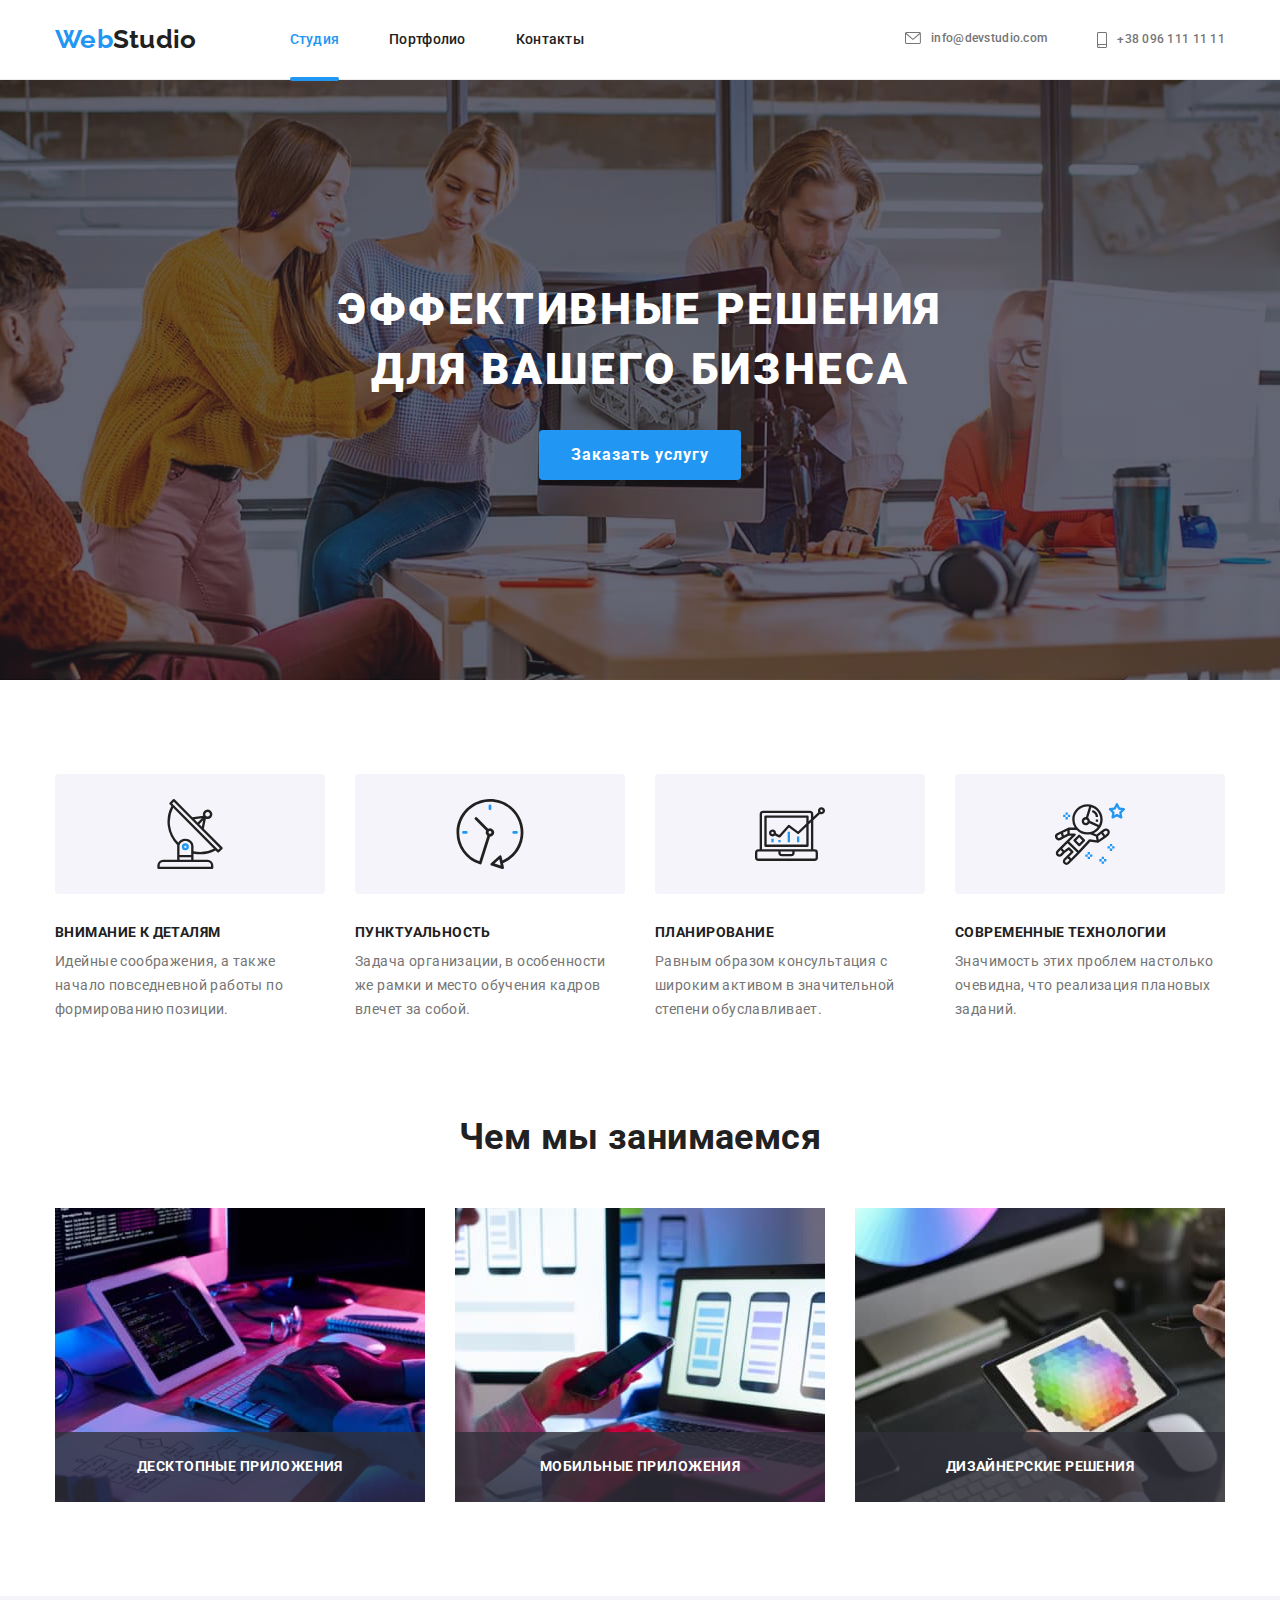
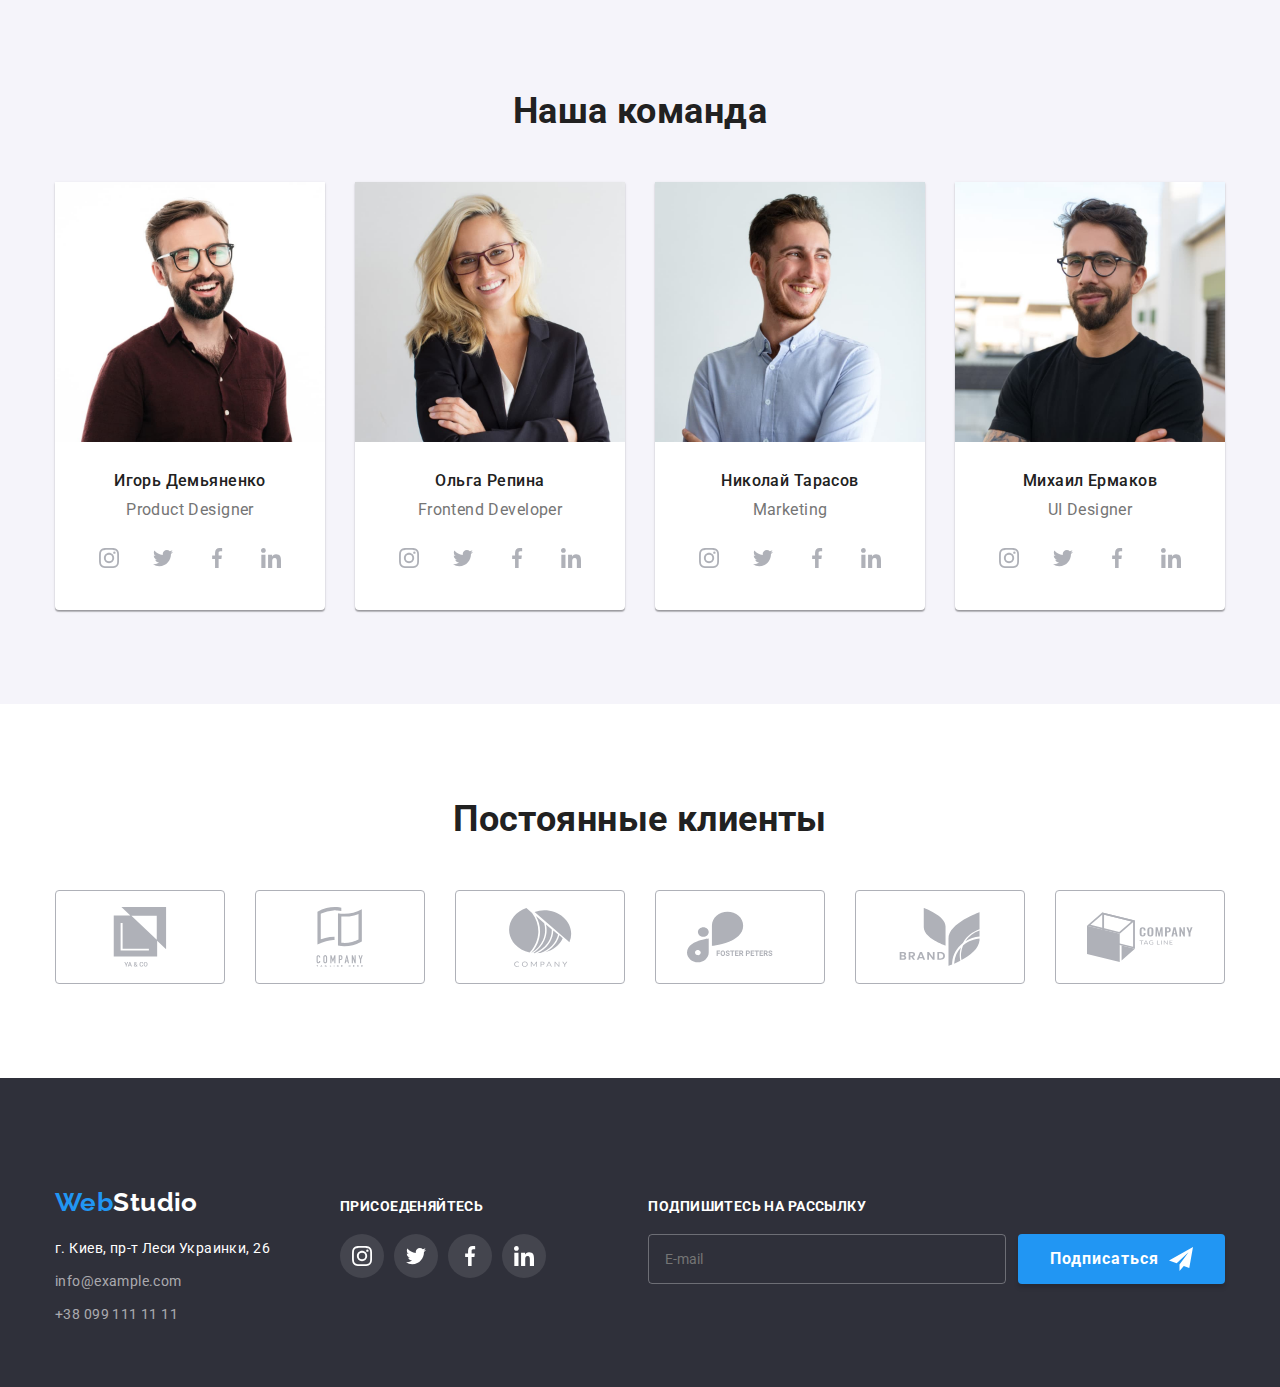
==== commit 14a80822: "fix mailing" ====
--- a/index.html
+++ b/index.html
@@ -261,18 +261,18 @@
                 <picture>
                 <source srcset="./images/Team-card-2.jpg 1x,
                 ./images/Team-card-2.jpg 2x"
-                media="(min-width:1200px)">
+                media="(min-width:1200px)" type="image/jpeg">
                 <source srcset="./images/Team-card-2-tab.jpg 1x,
                 ./images/Team-card-2-tab-2x.jpg 2x"
-                media="(min-width: 768px)">
+                media="(min-width: 768px)" type="image/jpeg">
                 <source srcset="./images/Team-card-2-mob.jpg 1x,
                 ./images/Team-card-2-mob-2x.jpg 2x"
-                media="(max-width:480px)">
+                media="(max-width:767px)" type="image/jpeg">
                 <img
-                src="./images/Team-card-2.jpg"
+                src="./images/Team-card-2-mob.jpg"
                 alt="Фронтенд разработчик"
-                width="270"
-                height="260"
+                width="450"
+                height="460"
                 class="team__img"
               />
               </picture>
@@ -313,18 +313,18 @@
                 <picture>
                 <source srcset="./images/Team-card-3.jpg 1x,
                 ./images/Team-card-3.jpg 2x"
-                media="(min-width:1200px)">
+                media="(min-width:1200px)" type="image/jpeg">
                 <source srcset="./images/Team-card-3-tab.jpg 1x,
                 ./images/Team-card-3-tab-2x.jpg 2x"
-                media="(min-width: 768px)">
+                media="(min-width: 768px)" type="image/jpeg">
                 <source srcset="./images/Team-card-3-mob.jpg 1x,
                 ./images/Team-card-3-mob-2x.jpg 2x"
-                media="(max-width:480px)">
+                media="(max-width:767px)" type="image/jpeg">
               <img
-                src="./images/Team-card-3.jpg"
+                src="./images/Team-card-3-mob.jpg"
                 alt="Маркетолог"
-                width="270"
-                height="260"
+                width="450"
+                height="460"
                 class="team__img"
               />
               </picture>
@@ -365,18 +365,18 @@
                 <picture>
                 <source srcset="./images/Team-card-4.jpg 1x,
                 ./images/Team-card-4.jpg 2x"
-                media="(min-width:1200px)">
+                media="(min-width:1200px)" type="image/jpeg">
                 <source srcset="./images/Team-card-4-tab.jpg 1x,
                 ./images/Team-card-4-tab-2x.jpg 2x"
-                media="(min-width: 768px)">
+                media="(min-width: 768px)" type="image/jpeg">
                 <source srcset="./images/Team-card-4-mob.jpg 1x,
                 ./images/Team-card-4-mob-2x.jpg 2x"
-                media="(max-width:480px)">
+                media="(max-width:767px)" type="image/jpeg">
                 <img
-                src="./images/Team-card-4.jpg"
+                src="./images/Team-card-4-mob.jpg"
                 alt="ЮИ дизайнер"
-                width="270"
-                height="260"
+                width="450"
+                height="460"
                 class="team__img"
               />
               </picture>
@@ -492,7 +492,8 @@
               >
             </li>
           </ul>
-        </address></div>          
+        </address>
+      </div>          
         <div class="footer__item">
             <h2 class="footer__subtitle">присоеденяйтесь</h2>
                 <ul class="social list">
@@ -522,7 +523,8 @@
                               </li>
                 </ul>
 
-          </div>
+
+        </div>
           <div class="footer__item">
             <b class="footer__subtitle">Подпишитесь на рассылку</b>
 <form  class="mailing" name="mailing-form">
--- a/css/main.min.css
+++ b/css/main.min.css
@@ -1 +1 @@
-/*! modern-normalize v1.1.0 | MIT License | https://github.com/sindresorhus/modern-normalize */*,::before,::after{box-sizing:border-box}html{line-height:1.15;-webkit-text-size-adjust:100%;-moz-tab-size:4;tab-size:4}body{margin:0;font-family:system-ui,-apple-system,"Segoe UI",Roboto,Helvetica,Arial,sans-serif,"Apple Color Emoji","Segoe UI Emoji"}hr{height:0;color:inherit}abbr[title]{text-decoration:underline dotted}b,strong{font-weight:bolder}code,kbd,samp,pre{font-family:ui-monospace,SFMono-Regular,Consolas,"Liberation Mono",Menlo,monospace;font-size:1em}small{font-size:80%}sub,sup{font-size:75%;line-height:0;position:relative;vertical-align:baseline}sub{bottom:-0.25em}sup{top:-0.5em}table{text-indent:0;border-color:inherit}button,input,optgroup,select,textarea{font-family:inherit;font-size:100%;line-height:1.15;margin:0}button,select{text-transform:none}button,[type=button],[type=reset],[type=submit]{-webkit-appearance:button}::-moz-focus-inner{border-style:none;padding:0}:-moz-focusring{outline:1px dotted ButtonText}:-moz-ui-invalid{box-shadow:none}legend{padding:0}progress{vertical-align:baseline}::-webkit-inner-spin-button,::-webkit-outer-spin-button{height:auto}[type=search]{-webkit-appearance:textfield;outline-offset:-2px}::-webkit-search-decoration{-webkit-appearance:none}::-webkit-file-upload-button{-webkit-appearance:button;font:inherit}summary{display:list-item}:root{--main-text-color: #757575;--logo-accent-color: #2196f3;--accent-color: #2196f3;--dark-bcg-color: #2f303a;--white-bcg-color: #ffffff;--white-text-color: #ffffff;--grey-bcg-color: #e5e5e5;--hero-btn-active-color: #188ce8;--filtr-btn-bcg-color: #f5f4fa;--team-bcg-color: #f5f4fa;--lite-grey-color: #f5f4fa;--dark-text-color: #212121;--footer-contact-color: rgba(255, 255, 255, 0.6);--card-gap: 30px;--card-item: 1;--card-shadow: 0px 1px 3px rgba(0, 0, 0, 0.12), 0px 1px 1px rgba(0, 0, 0, 0.14), 0px 2px 1px rgba(0, 0, 0, 0.2);--icon-main-color: #AFB1B8}p,h1,h2,h3,h4,h5,h6{margin:0}ul,ol{margin:0;padding-left:0}img{display:block;max-width:100%;height:auto}.visually-hidden{position:absolute;white-space:nowrap;width:1px;height:1px;overflow:hidden;border:0;padding:0;clip:rect(0 0 0 0);clip-path:inset(50%);margin:-1px}.container{width:100%;padding-left:15px;padding-right:15px;margin-left:auto;margin-right:auto}@media screen and (min-width: 480px){.container{width:480px}}@media screen and (min-width: 768px){.container{width:768px}}@media screen and (min-width: 1200px){.container{width:1200px}}body{font-family:"Roboto",sans-serif;color:var(--main-text-color);letter-spacing:.03em;font-size:14px;line-height:1.71}.link{text-decoration:none;color:inherit}.list{list-style:none}.card-item{margin-left:var(--card-gap);margin-top:var(--card-gap);flex-basis:calc(100%/var(--card-item) - var(--card-gap))}.card-set{display:flex;flex-wrap:wrap;margin-left:calc(-1*var(--card-gap));margin-top:calc(-1*var(--card-gap))}.logo__text--dark{color:var(--dark-text-color)}.logo{color:var(--logo-accent-color);font-family:"Raleway",sans-serif;font-size:26px;font-weight:700;line-height:1.17;text-decoration:none}.header{position:relative;border-bottom:1px solid #ececec;font-weight:500;line-height:1.17;letter-spacing:.02em;display:flex;height:60px}@media screen and (min-width: 768px){.header{height:80px}}.header__container{display:flex;align-items:center;margin-left:auto;margin-right:auto}.header__logo{padding-top:24px;padding-bottom:25px;margin-right:93px}.header__menu-btn{margin-left:auto;padding:0;transition-property:fill;transition-delay:250ms;transition-timing-function:cubic-bezier(0.4, 0, 0.2, 1);cursor:pointer;border:none;border-style:none;background-color:rgba(0,0,0,0)}.header__menu-btn:focus,.header__menu-btn:hover{fill:var(--accent-color)}@media screen and (min-width: 768px){.header__menu-btn{display:none}}.contact{display:none;margin-left:auto}@media screen and (min-width: 768px){.contact{display:flex;flex-direction:column}}@media screen and (min-width: 1200px){.contact{flex-direction:row}}.contact__link{display:flex;align-items:center;padding-top:32px;padding-bottom:32px;font-size:12px;line-height:1.16;transition-property:color;transition-duration:250ms;transition-timing-function:cubic-bezier(0.4, 0, 0.2, 1)}@media screen and (min-width: 768px){.contact__link{padding:0}}.contact__item:not(:last-child){margin-right:50px}@media screen and (min-width: 768px)and (max-width: 1200px){.contact__item:not(:last-child){margin-right:0;margin-bottom:10px}}.contact__icon{fill:currentColor;margin-right:10px}.contact__link:hover,.contact__link:focus{color:var(--accent-color)}.nav{display:none}@media screen and (min-width: 768px){.nav{display:flex}}.nav__list{display:flex;margin-left:auto;color:#212121}.nav__item{position:relative}.nav__item:not(:last-child){margin-right:50px}.nav__link{display:flex;align-items:center;padding-top:32px;padding-bottom:32px;transition-property:color;transition-duration:250ms;transition-timing-function:cubic-bezier(0.4, 0, 0.2, 1)}.nav__link--selected{color:#2196f3}.nav__link--selected::after{position:absolute;transform:translateY(calc(-100% + 1px));top:100%;content:"";background-color:var(--accent-color);border-radius:2px;width:100%;min-height:4px}.nav__link:hover,.nav__link:focus{color:var(--accent-color)}.mob-menu{position:fixed;top:0;left:0;width:100vw;height:100vh;z-index:1;padding:48px 40px;display:flex;flex-direction:column;justify-content:space-between;background-color:var(--white-bcg-color)}@media screen and (min-width: 768px){.mob-menu{display:none}}.mob-menu__close{display:block;position:absolute;top:10px;right:15px;padding:0;cursor:pointer;border:none;border-style:none;background-color:rgba(0,0,0,0);transition-property:fill;transition-delay:250ms;transition-timing-function:cubic-bezier(0.4, 0, 0.2, 1)}.mob-menu__close:hover,.mob-menu__close:focus{fill:var(--accent-color)}.mob-menu__item:not(:last-child){margin-bottom:32px}.mob-menu__link{color:var(--dark-text-color);font-size:40px}.mob-menu__link--selected{color:var(--accent-color)}.mob-menu__soc-list{display:flex;flex-wrap:wrap;gap:20px}.mob-menu__contact-item:not(:last-child){margin-bottom:32px}.mob-menu__contact{margin-bottom:64px}.mob-contact__tel-link{font-weight:500;font-size:34px;line-height:1.1764705882;letter-spacing:.02em;color:var(--accent-color)}.mob-contact__email-link{font-weight:500;font-size:24px;line-height:1.1666666667;letter-spacing:.02em}.mob-menu__soc-item{position:relative}.mob-menu__soc-link{font-weight:500;font-size:18px;line-height:1.2222222222;letter-spacing:.02em;color:var(--accent-color)}.mob-soc-link::before{content:"";position:absolute;top:0;left:-10px;height:22px;width:1px;background-color:rgba(33,33,33,.2)}.hero{background-color:var(--dark-bcg-color);padding-top:118px;padding-bottom:118px;background-image:linear-gradient(rgba(47, 48, 58, 0.4), rgba(47, 48, 58, 0.4)),url(../images/hero-bcg-mob.jpg);background-repeat:no-repeat;background-position:center;background-size:cover;margin-left:auto;margin-right:auto}@media(min-device-pixel-ratio: 2),(min-resolution: 192dpi),(min-resolution: 2dppx){.hero{background-image:linear-gradient(rgba(47, 48, 58, 0.4), rgba(47, 48, 58, 0.4)),url(../images/hero-bcg-mob-2x.jpg)}}@media screen and (min-width: 768px){.hero{background-image:linear-gradient(rgba(47, 48, 58, 0.4), rgba(47, 48, 58, 0.4)),url(../images/hero-bcg-tab.jpg)}}@media screen and (min-width: 768px)and (min-device-pixel-ratio: 2),screen and (min-width: 768px)and (min-resolution: 192dpi),screen and (min-width: 768px)and (min-resolution: 2dppx){.hero{background-image:linear-gradient(rgba(47, 48, 58, 0.4), rgba(47, 48, 58, 0.4)),url(../images/hero-bcg-tab-2x.jpg)}}@media screen and (min-width: 1200px){.hero{background-image:linear-gradient(rgba(47, 48, 58, 0.4), rgba(47, 48, 58, 0.4)),url(../images/hero-bcg.jpg);padding-top:200px;padding-bottom:200px}}@media screen and (min-width: 1200px)and (min-device-pixel-ratio: 2),screen and (min-width: 1200px)and (min-resolution: 192dpi),screen and (min-width: 1200px)and (min-resolution: 2dppx){.hero{background-image:linear-gradient(rgba(47, 48, 58, 0.4), rgba(47, 48, 58, 0.4)),url(../images/hero-bcg-2x.jpg)}}.hero__title{color:var(--white-text-color);font-size:26px;font-weight:900;line-height:1.61;letter-spacing:.06em;max-width:360px;margin-left:auto;margin-right:auto;text-align:center;text-transform:uppercase;margin-bottom:30px}@media screen and (min-width: 1200px){.hero__title{font-size:44px;font-weight:900;line-height:1.36;letter-spacing:.06em;max-width:696px}}.button{font-family:inherit;cursor:pointer;border-radius:4px;font-style:inherit}.main-button{display:flex;margin-left:auto;margin-right:auto;padding:10px 32px;justify-content:center;align-items:center;min-width:200px;color:var(--white-text-color);background-color:var(--accent-color);border:0;text-align:center;font-size:16px;font-weight:700;line-height:1.87;letter-spacing:.06em;box-shadow:0px 4px 4px rgba(0,0,0,.15);transition-property:background-color;transition-delay:250ms;transition-timing-function:cubic-bezier(0.4, 0, 0.2, 1)}.main-button:hover,.main-button:focus{background-color:var(--hero-btn-active-color)}.backdrop.is-hidden{opacity:0;pointer-events:none}.close-btn{position:fixed;top:8px;right:8px;display:flex;justify-content:center;align-items:center;background-color:var(--white-bcg-color);border:1px solid rgba(0,0,0,.1);border-radius:50%;padding:0;height:30px;width:30px;cursor:pointer;transition-property:fill;transition-duration:250ms;transition-timing-function:cubic-bezier(0.4, 0, 0.2, 1)}.close-btn:hover,.close-btn:focus{fill:var(--accent-color)}.backdrop{position:fixed;top:0;left:0;opacity:1;transition:opacity 250ms cubic-bezier(0.4, 0, 0.2, 1);width:100%;height:100%;background-color:rgba(0,0,0,.2)}.modal{position:absolute;top:50%;left:50%;width:450px;max-height:609px;height:100%;overflow:auto;box-shadow:0px 1px 3px rgba(0,0,0,.12),0px 1px 1px rgba(0,0,0,.14),0px 2px 1px rgba(0,0,0,.2);border-radius:4px;background-color:var(--white-bcg-color);padding:40px;transform:translate(-50%, -50%) scale3d(1, 1, 1);transition:transform 250ms cubic-bezier(0.4, 0, 0.2, 1)}@media screen and (min-width: 768px){.modal{width:528px;max-height:581px}}@media screen and (max-width: 480px){.modal{width:calc(100% - 30px)}}.backdrop.is-hidden .modal{transform:translate(-50%, -50%) scale3d(0, 0, 0)}.modal__title{display:flex;margin-bottom:12px;text-align:center;font-size:20px;line-height:1.15;color:var(--dark-text-color)}.callback-field__input{border:1px solid rgba(33,33,33,.2);border-radius:4px;width:100%;height:40px;padding-left:42px;transition-property:border-color;transition-delay:250ms;transition-timing-function:cubic-bezier(0.4, 0, 0.2, 1)}.callback-field__input:hover,.callback-field__input:focus,.callback-field__input:not(:placeholder-shown){border:1px solid #2196f3;border-radius:4px}.callback-field__input:focus-within{outline:none}.callback__title{display:flex;font-size:12px;line-height:1.16;letter-spacing:.01em;margin-bottom:4px}.callback-inputs__comment{display:block;width:100%;height:120px;resize:none;border:1px solid rgba(33,33,33,.2);border-radius:4px;padding:12px 16px;transition-property:border-color;transition-delay:250ms;transition-timing-function:cubic-bezier(0.4, 0, 0.2, 1)}.callback-inputs__comment:hover,.callback-inputs__comment:focus,.callback-inputs__comment:not(:placeholder-shown){border:1px solid #2196f3;border-radius:4px}.callback-inputs__comment:focus-within{outline:none}.callback-inputs{margin-bottom:20px}.callback-checkbox{margin-bottom:30px}.callback__label{display:block}.callback__label:not(:last-child){margin-bottom:10px}.callback__label textarea::placeholder{color:rgba(117,117,117,.5)}.callback-field__icon{position:absolute;top:50%;left:12px;transform:translateY(-50%);transition-property:fill;transition-delay:250ms;transition-timing-function:cubic-bezier(0.4, 0, 0.2, 1)}.callback-field__input:hover~.callback-field__icon,.callback-field__input:focus~.callback-field__icon{fill:var(--accent-color)}.callback-field{position:relative}.callback-checkbox__label{display:flex;align-items:center;cursor:pointer}@media screen and (max-width: 768px){.callback-checkbox__label{font-size:12px;font-weight:400;line-height:1.16}}.callback-checkbox__icon-box{display:inline-block;vertical-align:middle;width:16px;height:15px;border:2px solid var(--dark-text-color);margin-right:8px;border-radius:3px;fill:rgba(0,0,0,0)}.callback-checkbox__link{color:var(--accent-color);margin-left:4px;text-underline-position:under}.callback-checkbox__input{transition-property:border-color;transition-delay:250ms;transition-timing-function:cubic-bezier(0.4, 0, 0.2, 1)}.callback-checkbox__input:checked+span{background-color:var(--accent-color);fill:var(--white-bcg-color);border:none}.callback-checkbox__input:focus+span,.callback-checkbox__input:hover+span{border-color:var(--accent-color)}@media screen and (min-width: 768px){.privelegy__list{max-width:768px;--card-item:2}}@media screen and (min-width: 1200px){.privelegy__list{max-width:1200px;--card-item: 4}}.privelegy__subtitle{margin-bottom:10px;text-align:center;font-size:14px;line-height:1.17;color:var(--dark-text-color);text-transform:uppercase}@media screen and (min-width: 768px){.privelegy__subtitle{text-align:start}}.privelegy__icon{display:flex;height:120px;background-color:var(--lite-grey-color);margin-bottom:30px;justify-content:center;align-items:center;border-radius:4px}@media screen and (min-width: 1200px){.privelegy.section{padding-top:94px;padding-bottom:94px}}.section{padding-top:60px;padding-bottom:60px}@media screen and (min-width: 1200px){.section{padding-top:94px;padding-bottom:94px}}.section-title{font-size:28px;line-height:1.17;color:var(--dark-text-color);text-align:center;margin-bottom:30px}@media screen and (min-width: 768px){.section-title{margin-bottom:50px;font-size:36px;line-height:1.17}}.occupation{display:none;padding-top:0}@media screen and (min-width: 1200px){.occupation{display:block}}@media screen and (min-width: 1200px){.occupation{--card-item:3}}.occupation__item{position:relative}.occupation__img-text{position:absolute;top:100%;transform:translateY(-100%);display:flex;justify-content:center;align-items:center;font-weight:700;line-height:1.14;text-transform:uppercase;color:var(--white-text-color);background-color:rgba(47,48,58,.8);width:370px;height:70px}.team{background-color:var(--team-bcg-color)}@media screen and (min-width: 1200px){.team{padding-bottom:94px}}.team-card__subtitle{margin-bottom:10px;font-weight:500;color:var(--dark-text-color)}.team-card__text,.team-card__subtitle{font-size:16px;line-height:1.18;text-align:center}.team-card__text{margin-bottom:16px}@media screen and (min-width: 768px){.team__list{--card-item: 2}}@media screen and (min-width: 1200px){.team__list{--card-item:4}}.team__img{width:100%}.team-card{background-color:var(--white-bcg-color);box-shadow:var(--card-shadow);border-radius:0px 0px 4px 4px}.team-card__content{padding:30px}.social{display:flex;justify-content:center}.social__item{width:44px;height:44px}.social__item:not(:last-child){margin-right:10px}.social__link{display:flex;justify-content:center;align-items:center;width:100%;height:100%;border-radius:50%;fill:var(--icon-main-color);background-color:rgba(255,255,255,.1);transition-property:background-color,fill;transition-duration:250ms;transition-timing-function:cubic-bezier(0.4, 0, 0.2, 1)}.social__link:focus,.social__link:hover{background-color:var(--accent-color);fill:var(--white-bcg-color)}.clients__list{--card-item: 2}@media screen and (min-width: 768px){.clients__list{--card-item: 3}}@media screen and (min-width: 1200px){.clients__list{--card-item: 6}}.clients__title{margin-bottom:30px}@media screen and (min-width: 1200px){.clients__title{margin-bottom:50px}}.clients__link{padding-top:16px;padding-bottom:16px;display:flex;width:100%;height:100%;fill:var(--icon-main-color);justify-content:center;align-items:center;border:1px solid;border-color:var(--icon-main-color);border-radius:4px;transition-property:border-color,fill;transition-duration:250ms;transition-timing-function:cubic-bezier(0.4, 0, 0.2, 1)}.clients__link:focus,.clients__link:hover{fill:var(--accent-color);border-color:var(--accent-color)}.footer{padding-top:60px;padding-bottom:60px;background-color:var(--dark-bcg-color)}.logo__text--bright{color:var(--white-bcg-color)}.footer__logo{display:block;margin-bottom:20px}@media screen and (max-width: 767px){.footer__item:not(:last-child){margin-bottom:60px}}@media screen and (min-width: 1200px){.footer__item:not(:last-child){margin-right:70px}}@media screen and (min-width: 768px){.footer__item:last-child{margin-top:60px}}@media screen and (min-width: 1200px){.footer__item:last-child{margin-left:auto}}.footer__item{display:flex;flex-direction:column;align-items:center}@media screen and (min-width: 768px){.footer__item{justify-content:flex-start}}@media screen and (min-width: 1200px){.footer__item{align-items:normal}}.footer__subtitle{display:block;margin-bottom:20px;text-transform:uppercase;font-size:14px;font-weight:none;line-height:1.17;letter-spacing:none;font-size:14px;line-height:1.17;color:var(--white-text-color)}@media screen and (min-width: 768px){.footer__container{display:flex;flex-wrap:wrap;justify-content:space-evenly}}@media screen and (min-width: 1200px){.footer__container{display:flex;flex-direction:row;align-items:baseline}}.footer .social__link{fill:var(--white-text-color)}.adress{font-style:normal}.adress__list{display:flex;flex-direction:column;align-items:center}@media screen and (min-width: 1200px){.adress__list{align-items:normal}}.adress__contact{color:var(--footer-contact-color);transition-property:color;transition-duration:250ms;transition-timing-function:cubic-bezier(0.4, 0, 0.2, 1)}.adress__contact:focus,.adress__contact:hover{color:var(--accent-color)}.adress__item:not(:last-child){margin-bottom:9px}.adress__coordinate--bright{color:var(--white-text-color);transition-property:color;transition-duration:250ms;transition-timing-function:cubic-bezier(0.4, 0, 0.2, 1)}.adress__coordinate:hover,.adress__coordinate:focus{color:var(--accent-color)}.mailing{width:100%;display:flex}@media screen and (max-width: 1199px){.mailing{flex-direction:column;align-items:center}}.mailing__icon{margin-left:10px}.mailing__input{margin-bottom:20px;height:50px;max-width:358px;width:100%;background-color:rgba(0,0,0,0);border:1px solid rgba(255,255,255,.3);border-radius:4px;padding-left:16px;color:var(--white-text-color);outline:none}@media screen and (min-width: 1200px){.mailing__input{margin-right:12px;margin-bottom:0}}.filtr-button{padding:6px 22px;background-color:var(--filtr-btn-bcg-color);border:none;color:var(--dark-text-color);font-size:16px;font-weight:500;line-height:1.62;text-align:center;transition-property:color,background-color,box-shadow;transition-duration:250ms;transition-timing-function:cubic-bezier(0.4, 0, 0.2, 1)}.filtr-button:focus,.filtr-button:hover{background-color:var(--accent-color);color:var(--white-text-color);box-shadow:0px 3px 1px rgba(0,0,0,.1),0px 1px 2px rgba(0,0,0,.08),0px 2px 2px rgba(0,0,0,.12)}.filtr{display:flex;margin-bottom:50px}@media screen and (max-width: 767px){.filtr{flex-wrap:wrap}}@media screen and (min-width: 768px){.filtr{justify-content:center}}.filtr__item:not(:last-child){margin-right:8px}.filtr-list{width:100%}.filtr__item{margin-bottom:15px}.products .container{padding-left:15px;padding-right:15px}.projects-card{background-color:var(--white-bcg-color)}.projects-card__overlay-text{display:flex;font-size:18px;font-weight:none;line-height:1.55;letter-spacing:none;color:var(--white-text-color);padding:63px 24px}.projects-card__thumb{position:relative;overflow:hidden}.projects-card__overlay{position:absolute;width:100%;height:100%;background-color:rgba(33,150,243,.9);transition:transform 250ms cubic-bezier(0.4, 0, 0.2, 1)}.projects-card__link:hover .projects-card__overlay,.projects-card__link:focus .projects-card__overlay{transform:translateY(-100%)}.projects-card__link{display:flex;flex-direction:column;height:100%;transition-property:color,background-color,box-shadow,fill;transition-duration:250ms;transition-timing-function:cubic-bezier(0.4, 0, 0.2, 1)}.projects-card__link:focus,.projects-card__link:hover{box-shadow:0px 1px 1px rgba(0,0,0,.12),0px 4px 4px rgba(0,0,0,.06),1px 4px 6px rgba(0,0,0,.16)}.projects-card__subtitle{font-size:18px;line-height:2;letter-spacing:.06em;color:var(--dark-text-color);margin-bottom:4px}.projects-card__text{font-size:16px;line-height:1.88}.projects-card__content{border:1px solid #eee;padding:20px 24px;flex-grow:1}@media screen and (min-width: 768px){.projects{--card-item:2}}@media screen and (min-width: 1200px){.projects{--card-item:3}}/*# sourceMappingURL=main.min.css.map */+/*! modern-normalize v1.1.0 | MIT License | https://github.com/sindresorhus/modern-normalize */*,::before,::after{box-sizing:border-box}html{line-height:1.15;-webkit-text-size-adjust:100%;-moz-tab-size:4;tab-size:4}body{margin:0;font-family:system-ui,-apple-system,"Segoe UI",Roboto,Helvetica,Arial,sans-serif,"Apple Color Emoji","Segoe UI Emoji"}hr{height:0;color:inherit}abbr[title]{text-decoration:underline dotted}b,strong{font-weight:bolder}code,kbd,samp,pre{font-family:ui-monospace,SFMono-Regular,Consolas,"Liberation Mono",Menlo,monospace;font-size:1em}small{font-size:80%}sub,sup{font-size:75%;line-height:0;position:relative;vertical-align:baseline}sub{bottom:-0.25em}sup{top:-0.5em}table{text-indent:0;border-color:inherit}button,input,optgroup,select,textarea{font-family:inherit;font-size:100%;line-height:1.15;margin:0}button,select{text-transform:none}button,[type=button],[type=reset],[type=submit]{-webkit-appearance:button}::-moz-focus-inner{border-style:none;padding:0}:-moz-focusring{outline:1px dotted ButtonText}:-moz-ui-invalid{box-shadow:none}legend{padding:0}progress{vertical-align:baseline}::-webkit-inner-spin-button,::-webkit-outer-spin-button{height:auto}[type=search]{-webkit-appearance:textfield;outline-offset:-2px}::-webkit-search-decoration{-webkit-appearance:none}::-webkit-file-upload-button{-webkit-appearance:button;font:inherit}summary{display:list-item}:root{--main-text-color: #757575;--logo-accent-color: #2196f3;--accent-color: #2196f3;--dark-bcg-color: #2f303a;--white-bcg-color: #ffffff;--white-text-color: #ffffff;--grey-bcg-color: #e5e5e5;--hero-btn-active-color: #188ce8;--filtr-btn-bcg-color: #f5f4fa;--team-bcg-color: #f5f4fa;--lite-grey-color: #f5f4fa;--dark-text-color: #212121;--footer-contact-color: rgba(255, 255, 255, 0.6);--card-gap: 30px;--card-item: 1;--card-shadow: 0px 1px 3px rgba(0, 0, 0, 0.12), 0px 1px 1px rgba(0, 0, 0, 0.14), 0px 2px 1px rgba(0, 0, 0, 0.2);--icon-main-color: #AFB1B8}p,h1,h2,h3,h4,h5,h6{margin:0}ul,ol{margin:0;padding-left:0}img{display:block;max-width:100%;height:auto}.visually-hidden{position:absolute;white-space:nowrap;width:1px;height:1px;overflow:hidden;border:0;padding:0;clip:rect(0 0 0 0);clip-path:inset(50%);margin:-1px}.container{width:100%;padding-left:15px;padding-right:15px;margin-left:auto;margin-right:auto}@media screen and (min-width: 480px){.container{width:480px}}@media screen and (min-width: 768px){.container{width:768px}}@media screen and (min-width: 1200px){.container{width:1200px}}body{font-family:"Roboto",sans-serif;color:var(--main-text-color);letter-spacing:.03em;font-size:14px;line-height:1.71}.link{text-decoration:none;color:inherit}.list{list-style:none}.card-item{margin-left:var(--card-gap);margin-top:var(--card-gap);flex-basis:calc(100%/var(--card-item) - var(--card-gap))}.card-set{display:flex;flex-wrap:wrap;margin-left:calc(-1*var(--card-gap));margin-top:calc(-1*var(--card-gap))}.logo__text--dark{color:var(--dark-text-color)}.logo{color:var(--logo-accent-color);font-family:"Raleway",sans-serif;font-size:26px;font-weight:700;line-height:1.17;text-decoration:none}.header{position:relative;border-bottom:1px solid #ececec;font-weight:500;line-height:1.17;letter-spacing:.02em;display:flex;height:60px}@media screen and (min-width: 768px){.header{height:80px}}.header__container{display:flex;align-items:center;margin-left:auto;margin-right:auto}.header__logo{padding-top:24px;padding-bottom:25px;margin-right:93px}.header__menu-btn{margin-left:auto;padding:0;transition-property:fill;transition-delay:250ms;transition-timing-function:cubic-bezier(0.4, 0, 0.2, 1);cursor:pointer;border:none;border-style:none;background-color:rgba(0,0,0,0)}.header__menu-btn:focus,.header__menu-btn:hover{fill:var(--accent-color)}@media screen and (min-width: 768px){.header__menu-btn{display:none}}.contact{display:none;margin-left:auto}@media screen and (min-width: 768px){.contact{display:flex;flex-direction:column}}@media screen and (min-width: 1200px){.contact{flex-direction:row}}.contact__link{display:flex;align-items:center;padding-top:32px;padding-bottom:32px;font-size:12px;line-height:1.16;transition-property:color;transition-duration:250ms;transition-timing-function:cubic-bezier(0.4, 0, 0.2, 1)}@media screen and (min-width: 768px){.contact__link{padding:0}}.contact__item:not(:last-child){margin-right:50px}@media screen and (min-width: 768px)and (max-width: 1200px){.contact__item:not(:last-child){margin-right:0;margin-bottom:10px}}.contact__icon{fill:currentColor;margin-right:10px}.contact__link:hover,.contact__link:focus{color:var(--accent-color)}.nav{display:none}@media screen and (min-width: 768px){.nav{display:flex}}.nav__list{display:flex;margin-left:auto;color:#212121}.nav__item{position:relative}.nav__item:not(:last-child){margin-right:50px}.nav__link{display:flex;align-items:center;padding-top:32px;padding-bottom:32px;transition-property:color;transition-duration:250ms;transition-timing-function:cubic-bezier(0.4, 0, 0.2, 1)}.nav__link--selected{color:#2196f3}.nav__link--selected::after{position:absolute;transform:translateY(calc(-100% + 1px));top:100%;content:"";background-color:var(--accent-color);border-radius:2px;width:100%;min-height:4px}.nav__link:hover,.nav__link:focus{color:var(--accent-color)}.mob-menu{position:fixed;top:0;left:0;width:100vw;height:100vh;z-index:1;padding:48px 40px;display:flex;flex-direction:column;justify-content:space-between;background-color:var(--white-bcg-color)}@media screen and (min-width: 768px){.mob-menu{display:none}}.mob-menu__close{display:block;position:absolute;top:10px;right:15px;padding:0;cursor:pointer;border:none;border-style:none;background-color:rgba(0,0,0,0);transition-property:fill;transition-delay:250ms;transition-timing-function:cubic-bezier(0.4, 0, 0.2, 1)}.mob-menu__close:hover,.mob-menu__close:focus{fill:var(--accent-color)}.mob-menu__item:not(:last-child){margin-bottom:32px}.mob-menu__link{color:var(--dark-text-color);font-size:40px}.mob-menu__link--selected{color:var(--accent-color)}.mob-menu__soc-list{display:flex;flex-wrap:wrap;gap:20px}.mob-menu__contact-item:not(:last-child){margin-bottom:32px}.mob-menu__contact{margin-bottom:64px}.mob-contact__tel-link{font-weight:500;font-size:34px;line-height:1.1764705882;letter-spacing:.02em;color:var(--accent-color)}.mob-contact__email-link{font-weight:500;font-size:24px;line-height:1.1666666667;letter-spacing:.02em}.mob-menu__soc-item{position:relative}.mob-menu__soc-link{font-weight:500;font-size:18px;line-height:1.2222222222;letter-spacing:.02em;color:var(--accent-color)}.mob-soc-link::before{content:"";position:absolute;top:0;left:-10px;height:22px;width:1px;background-color:rgba(33,33,33,.2)}.hero{background-color:var(--dark-bcg-color);padding-top:118px;padding-bottom:118px;background-image:linear-gradient(rgba(47, 48, 58, 0.4), rgba(47, 48, 58, 0.4)),url(../images/hero-bcg-mob.jpg);background-repeat:no-repeat;background-position:center;background-size:cover;margin-left:auto;margin-right:auto}@media(min-device-pixel-ratio: 2),(min-resolution: 192dpi),(min-resolution: 2dppx){.hero{background-image:linear-gradient(rgba(47, 48, 58, 0.4), rgba(47, 48, 58, 0.4)),url(../images/hero-bcg-mob-2x.jpg)}}@media screen and (min-width: 768px){.hero{background-image:linear-gradient(rgba(47, 48, 58, 0.4), rgba(47, 48, 58, 0.4)),url(../images/hero-bcg-tab.jpg)}}@media screen and (min-width: 768px)and (min-device-pixel-ratio: 2),screen and (min-width: 768px)and (min-resolution: 192dpi),screen and (min-width: 768px)and (min-resolution: 2dppx){.hero{background-image:linear-gradient(rgba(47, 48, 58, 0.4), rgba(47, 48, 58, 0.4)),url(../images/hero-bcg-tab-2x.jpg)}}@media screen and (min-width: 1200px){.hero{background-image:linear-gradient(rgba(47, 48, 58, 0.4), rgba(47, 48, 58, 0.4)),url(../images/hero-bcg.jpg);padding-top:200px;padding-bottom:200px}}@media screen and (min-width: 1200px)and (min-device-pixel-ratio: 2),screen and (min-width: 1200px)and (min-resolution: 192dpi),screen and (min-width: 1200px)and (min-resolution: 2dppx){.hero{background-image:linear-gradient(rgba(47, 48, 58, 0.4), rgba(47, 48, 58, 0.4)),url(../images/hero-bcg-2x.jpg)}}.hero__title{color:var(--white-text-color);font-size:26px;font-weight:900;line-height:1.61;letter-spacing:.06em;max-width:360px;margin-left:auto;margin-right:auto;text-align:center;text-transform:uppercase;margin-bottom:30px}@media screen and (min-width: 1200px){.hero__title{font-size:44px;font-weight:900;line-height:1.36;letter-spacing:.06em;max-width:696px}}.button{font-family:inherit;cursor:pointer;border-radius:4px;font-style:inherit}.main-button{display:flex;margin-left:auto;margin-right:auto;padding:10px 32px;justify-content:center;align-items:center;min-width:200px;color:var(--white-text-color);background-color:var(--accent-color);border:0;text-align:center;font-size:16px;font-weight:700;line-height:1.87;letter-spacing:.06em;box-shadow:0px 4px 4px rgba(0,0,0,.15);transition-property:background-color;transition-delay:250ms;transition-timing-function:cubic-bezier(0.4, 0, 0.2, 1)}.main-button:hover,.main-button:focus{background-color:var(--hero-btn-active-color)}.backdrop.is-hidden{opacity:0;pointer-events:none}.close-btn{position:fixed;top:8px;right:8px;display:flex;justify-content:center;align-items:center;background-color:var(--white-bcg-color);border:1px solid rgba(0,0,0,.1);border-radius:50%;padding:0;height:30px;width:30px;cursor:pointer;transition-property:fill;transition-duration:250ms;transition-timing-function:cubic-bezier(0.4, 0, 0.2, 1)}.close-btn:hover,.close-btn:focus{fill:var(--accent-color)}.backdrop{position:fixed;top:0;left:0;opacity:1;transition:opacity 250ms cubic-bezier(0.4, 0, 0.2, 1);width:100%;height:100%;background-color:rgba(0,0,0,.2)}.modal{position:absolute;top:50%;left:50%;width:450px;max-height:609px;height:100%;overflow:auto;box-shadow:0px 1px 3px rgba(0,0,0,.12),0px 1px 1px rgba(0,0,0,.14),0px 2px 1px rgba(0,0,0,.2);border-radius:4px;background-color:var(--white-bcg-color);padding:40px;transform:translate(-50%, -50%) scale3d(1, 1, 1);transition:transform 250ms cubic-bezier(0.4, 0, 0.2, 1)}@media screen and (min-width: 768px){.modal{width:528px;max-height:581px}}@media screen and (max-width: 480px){.modal{width:calc(100% - 30px)}}.backdrop.is-hidden .modal{transform:translate(-50%, -50%) scale3d(0, 0, 0)}.modal__title{display:flex;margin-bottom:12px;text-align:center;font-size:20px;line-height:1.15;color:var(--dark-text-color)}.callback-field__input{border:1px solid rgba(33,33,33,.2);border-radius:4px;width:100%;height:40px;padding-left:42px;transition-property:border-color;transition-delay:250ms;transition-timing-function:cubic-bezier(0.4, 0, 0.2, 1)}.callback-field__input:hover,.callback-field__input:focus,.callback-field__input:not(:placeholder-shown){border:1px solid #2196f3;border-radius:4px}.callback-field__input:focus-within{outline:none}.callback__title{display:flex;font-size:12px;line-height:1.16;letter-spacing:.01em;margin-bottom:4px}.callback-inputs__comment{display:block;width:100%;height:120px;resize:none;border:1px solid rgba(33,33,33,.2);border-radius:4px;padding:12px 16px;transition-property:border-color;transition-delay:250ms;transition-timing-function:cubic-bezier(0.4, 0, 0.2, 1)}.callback-inputs__comment:hover,.callback-inputs__comment:focus,.callback-inputs__comment:not(:placeholder-shown){border:1px solid #2196f3;border-radius:4px}.callback-inputs__comment:focus-within{outline:none}.callback-inputs{margin-bottom:20px}.callback-checkbox{margin-bottom:30px}.callback__label{display:block}.callback__label:not(:last-child){margin-bottom:10px}.callback__label textarea::placeholder{color:rgba(117,117,117,.5)}.callback-field__icon{position:absolute;top:50%;left:12px;transform:translateY(-50%);transition-property:fill;transition-delay:250ms;transition-timing-function:cubic-bezier(0.4, 0, 0.2, 1)}.callback-field__input:hover~.callback-field__icon,.callback-field__input:focus~.callback-field__icon{fill:var(--accent-color)}.callback-field{position:relative}.callback-checkbox__label{display:flex;align-items:center;cursor:pointer}@media screen and (max-width: 768px){.callback-checkbox__label{font-size:12px;font-weight:400;line-height:1.16}}.callback-checkbox__icon-box{display:inline-block;vertical-align:middle;width:16px;height:15px;border:2px solid var(--dark-text-color);margin-right:8px;border-radius:3px;fill:rgba(0,0,0,0)}.callback-checkbox__link{color:var(--accent-color);margin-left:4px;text-underline-position:under}.callback-checkbox__input{transition-property:border-color;transition-delay:250ms;transition-timing-function:cubic-bezier(0.4, 0, 0.2, 1)}.callback-checkbox__input:checked+span{background-color:var(--accent-color);fill:var(--white-bcg-color);border:none}.callback-checkbox__input:focus+span,.callback-checkbox__input:hover+span{border-color:var(--accent-color)}@media screen and (min-width: 768px){.privelegy__list{max-width:768px;--card-item:2}}@media screen and (min-width: 1200px){.privelegy__list{max-width:1200px;--card-item: 4}}.privelegy__subtitle{margin-bottom:10px;text-align:center;font-size:14px;line-height:1.17;color:var(--dark-text-color);text-transform:uppercase}@media screen and (min-width: 768px){.privelegy__subtitle{text-align:start}}.privelegy__icon{display:flex;height:120px;background-color:var(--lite-grey-color);margin-bottom:30px;justify-content:center;align-items:center;border-radius:4px}@media screen and (min-width: 1200px){.privelegy.section{padding-top:94px;padding-bottom:94px}}.section{padding-top:60px;padding-bottom:60px}@media screen and (min-width: 1200px){.section{padding-top:94px;padding-bottom:94px}}.section-title{font-size:28px;line-height:1.17;color:var(--dark-text-color);text-align:center;margin-bottom:30px}@media screen and (min-width: 768px){.section-title{margin-bottom:50px;font-size:36px;line-height:1.17}}.occupation{display:none;padding-top:0}@media screen and (min-width: 1200px){.occupation{display:block}}@media screen and (min-width: 1200px){.occupation{--card-item:3}}.occupation__item{position:relative}.occupation__img-text{position:absolute;top:100%;transform:translateY(-100%);display:flex;justify-content:center;align-items:center;font-weight:700;line-height:1.14;text-transform:uppercase;color:var(--white-text-color);background-color:rgba(47,48,58,.8);width:370px;height:70px}.team{background-color:var(--team-bcg-color)}@media screen and (min-width: 1200px){.team{padding-bottom:94px}}.team-card__subtitle{margin-bottom:10px;font-weight:500;color:var(--dark-text-color)}.team-card__text,.team-card__subtitle{font-size:16px;line-height:1.18;text-align:center}.team-card__text{margin-bottom:16px}@media screen and (min-width: 768px){.team__list{--card-item: 2}}@media screen and (min-width: 1200px){.team__list{--card-item:4}}.team__img{width:100%}.team-card{background-color:var(--white-bcg-color);box-shadow:var(--card-shadow);border-radius:0px 0px 4px 4px}.team-card__content{padding:30px}.social{display:flex;justify-content:center}.social__item{width:44px;height:44px}.social__item:not(:last-child){margin-right:10px}.social__link{display:flex;justify-content:center;align-items:center;width:100%;height:100%;border-radius:50%;fill:var(--icon-main-color);background-color:rgba(255,255,255,.1);transition-property:background-color,fill;transition-duration:250ms;transition-timing-function:cubic-bezier(0.4, 0, 0.2, 1)}.social__link:focus,.social__link:hover{background-color:var(--accent-color);fill:var(--white-bcg-color)}.clients__list{--card-item: 2}@media screen and (min-width: 768px){.clients__list{--card-item: 3}}@media screen and (min-width: 1200px){.clients__list{--card-item: 6}}.clients__title{margin-bottom:30px}@media screen and (min-width: 1200px){.clients__title{margin-bottom:50px}}.clients__link{padding-top:16px;padding-bottom:16px;display:flex;width:100%;height:100%;fill:var(--icon-main-color);justify-content:center;align-items:center;border:1px solid;border-color:var(--icon-main-color);border-radius:4px;transition-property:border-color,fill;transition-duration:250ms;transition-timing-function:cubic-bezier(0.4, 0, 0.2, 1)}.clients__link:focus,.clients__link:hover{fill:var(--accent-color);border-color:var(--accent-color)}.footer{padding-top:60px;padding-bottom:60px;background-color:var(--dark-bcg-color)}.logo__text--bright{color:var(--white-bcg-color)}.footer__logo{display:block;margin-bottom:20px}@media screen and (max-width: 767px){.footer__item:not(:last-child){margin-bottom:60px}}@media screen and (min-width: 1200px){.footer__item:not(:last-child){margin-right:70px}}@media screen and (min-width: 768px){.footer__item:last-child{margin-top:60px}}@media screen and (min-width: 1200px){.footer__item:last-child{margin-left:auto}}.footer__item{display:flex;flex-direction:column;align-items:center}@media screen and (min-width: 768px){.footer__item{justify-content:flex-start}}@media screen and (min-width: 1200px){.footer__item{align-items:normal}}.footer__subtitle{display:block;margin-bottom:20px;text-transform:uppercase;font-size:14px;font-weight:none;line-height:1.17;letter-spacing:none;font-size:14px;line-height:1.17;color:var(--white-text-color)}@media screen and (min-width: 768px){.footer__container{display:flex;flex-wrap:wrap;justify-content:space-evenly}}@media screen and (min-width: 1200px){.footer__container{display:flex;flex-direction:row;align-items:baseline}}.footer .social__link{fill:var(--white-text-color)}.adress{font-style:normal}.adress__list{display:flex;flex-direction:column;align-items:center}@media screen and (min-width: 1200px){.adress__list{align-items:normal}}.adress__contact{color:var(--footer-contact-color);transition-property:color;transition-duration:250ms;transition-timing-function:cubic-bezier(0.4, 0, 0.2, 1)}.adress__contact:focus,.adress__contact:hover{color:var(--accent-color)}.adress__item:not(:last-child){margin-bottom:9px}.adress__coordinate--bright{color:var(--white-text-color);transition-property:color;transition-duration:250ms;transition-timing-function:cubic-bezier(0.4, 0, 0.2, 1)}.adress__coordinate:hover,.adress__coordinate:focus{color:var(--accent-color)}.mailing{width:100%;display:flex}@media screen and (max-width: 1199px){.mailing{flex-direction:column;align-items:center}}.mailing__icon{margin-left:10px}.mailing__input{margin-bottom:20px;height:50px;max-width:358px;width:100%;background-color:rgba(0,0,0,0);border:1px solid rgba(255,255,255,.3);border-radius:4px;padding-left:16px;color:var(--white-text-color);outline:none}@media screen and (min-width: 768px)and (max-width: 1199px){.mailing__input{width:450px;max-width:450px}}@media screen and (min-width: 1200px){.mailing__input{width:358px;margin-right:12px;margin-bottom:0}}.filtr-button{padding:6px 22px;background-color:var(--filtr-btn-bcg-color);border:none;color:var(--dark-text-color);font-size:16px;font-weight:500;line-height:1.62;text-align:center;transition-property:color,background-color,box-shadow;transition-duration:250ms;transition-timing-function:cubic-bezier(0.4, 0, 0.2, 1)}.filtr-button:focus,.filtr-button:hover{background-color:var(--accent-color);color:var(--white-text-color);box-shadow:0px 3px 1px rgba(0,0,0,.1),0px 1px 2px rgba(0,0,0,.08),0px 2px 2px rgba(0,0,0,.12)}.filtr{display:flex;margin-bottom:50px}@media screen and (max-width: 767px){.filtr{flex-wrap:wrap}}@media screen and (min-width: 768px){.filtr{justify-content:center}}.filtr__item:not(:last-child){margin-right:8px}.filtr-list{width:100%}.filtr__item{margin-bottom:15px}.products .container{padding-left:15px;padding-right:15px}.projects-card{background-color:var(--white-bcg-color)}.projects-card__overlay-text{display:flex;font-size:18px;font-weight:none;line-height:1.55;letter-spacing:none;color:var(--white-text-color);padding:63px 24px}.projects-card__thumb{position:relative;overflow:hidden}.projects-card__overlay{position:absolute;width:100%;height:100%;background-color:rgba(33,150,243,.9);transition:transform 250ms cubic-bezier(0.4, 0, 0.2, 1)}.projects-card__link:hover .projects-card__overlay,.projects-card__link:focus .projects-card__overlay{transform:translateY(-100%)}.projects-card__link{display:flex;flex-direction:column;height:100%;transition-property:color,background-color,box-shadow,fill;transition-duration:250ms;transition-timing-function:cubic-bezier(0.4, 0, 0.2, 1)}.projects-card__link:focus,.projects-card__link:hover{box-shadow:0px 1px 1px rgba(0,0,0,.12),0px 4px 4px rgba(0,0,0,.06),1px 4px 6px rgba(0,0,0,.16)}.projects-card__subtitle{font-size:18px;line-height:2;letter-spacing:.06em;color:var(--dark-text-color);margin-bottom:4px}.projects-card__text{font-size:16px;line-height:1.88}.projects-card__content{border:1px solid #eee;padding:20px 24px;flex-grow:1}@media screen and (min-width: 768px){.projects{--card-item:2}}@media screen and (min-width: 1200px){.projects{--card-item:3}}/*# sourceMappingURL=main.min.css.map */